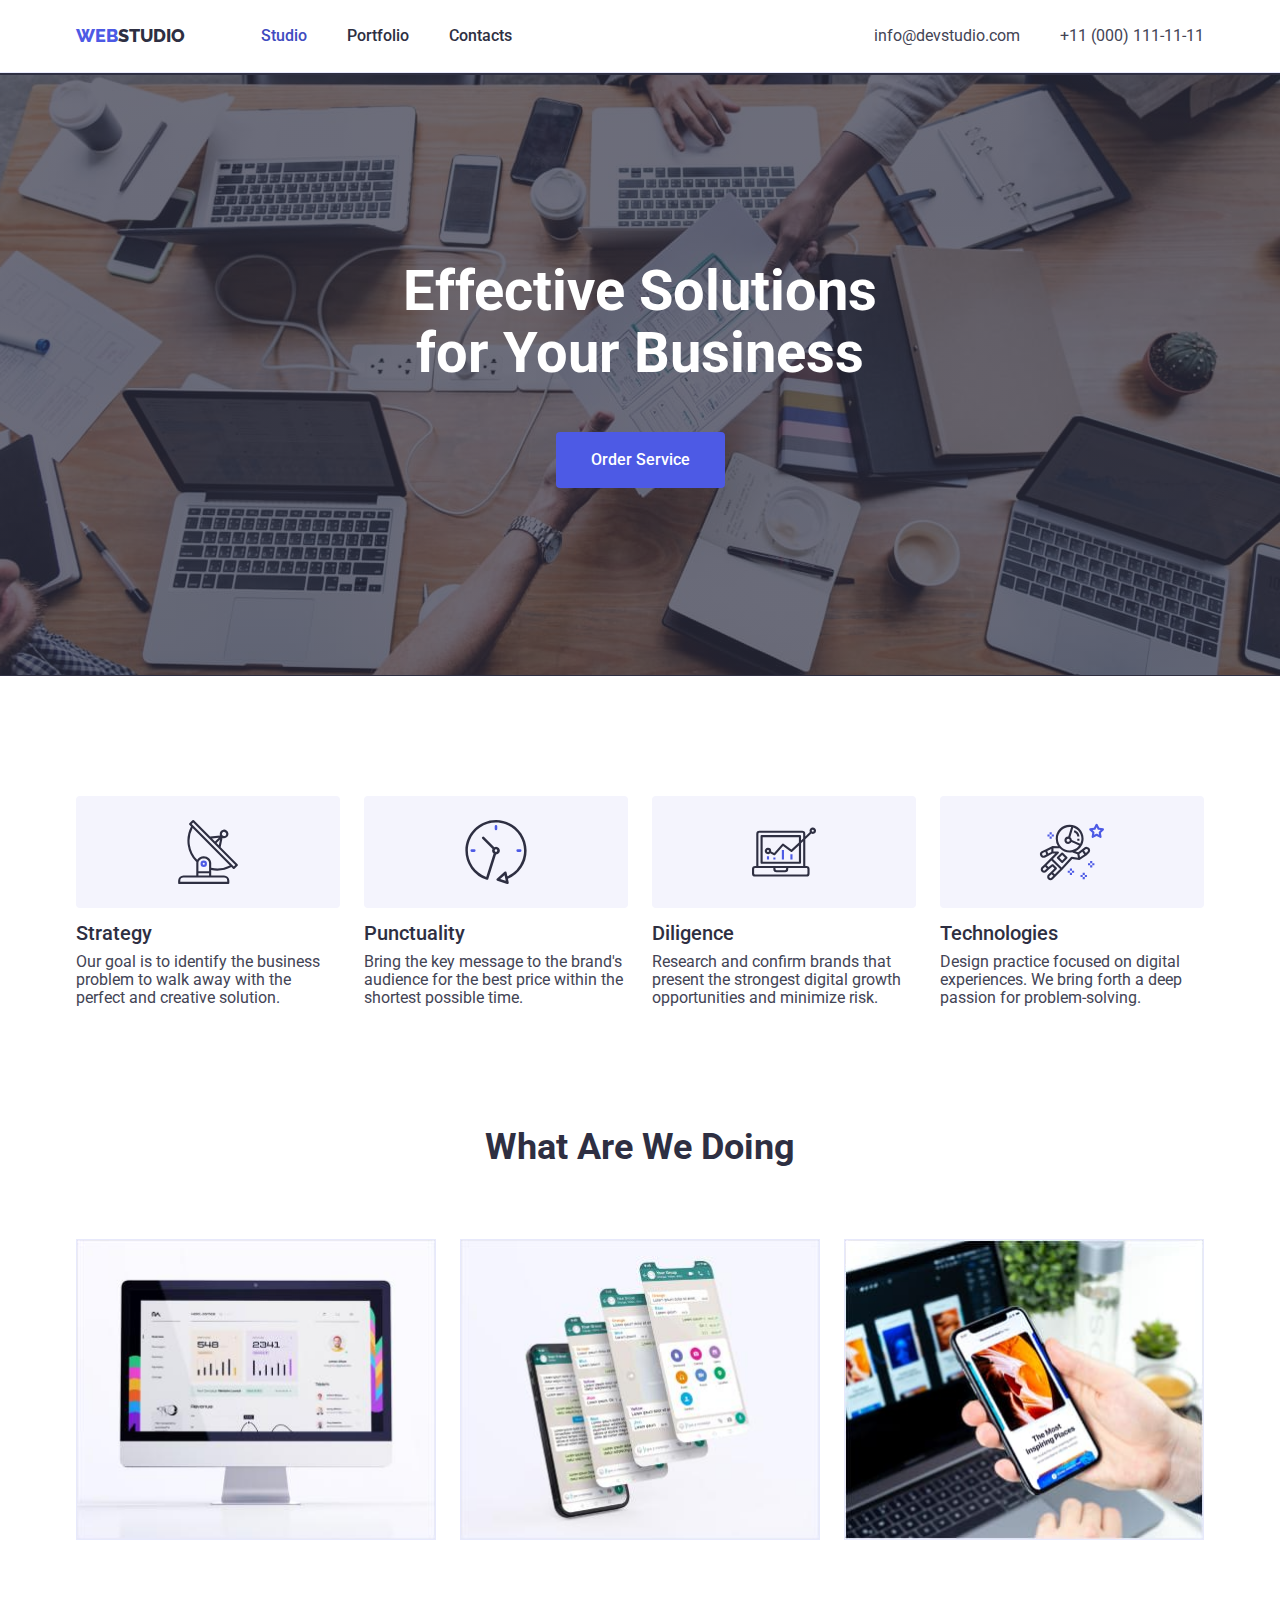
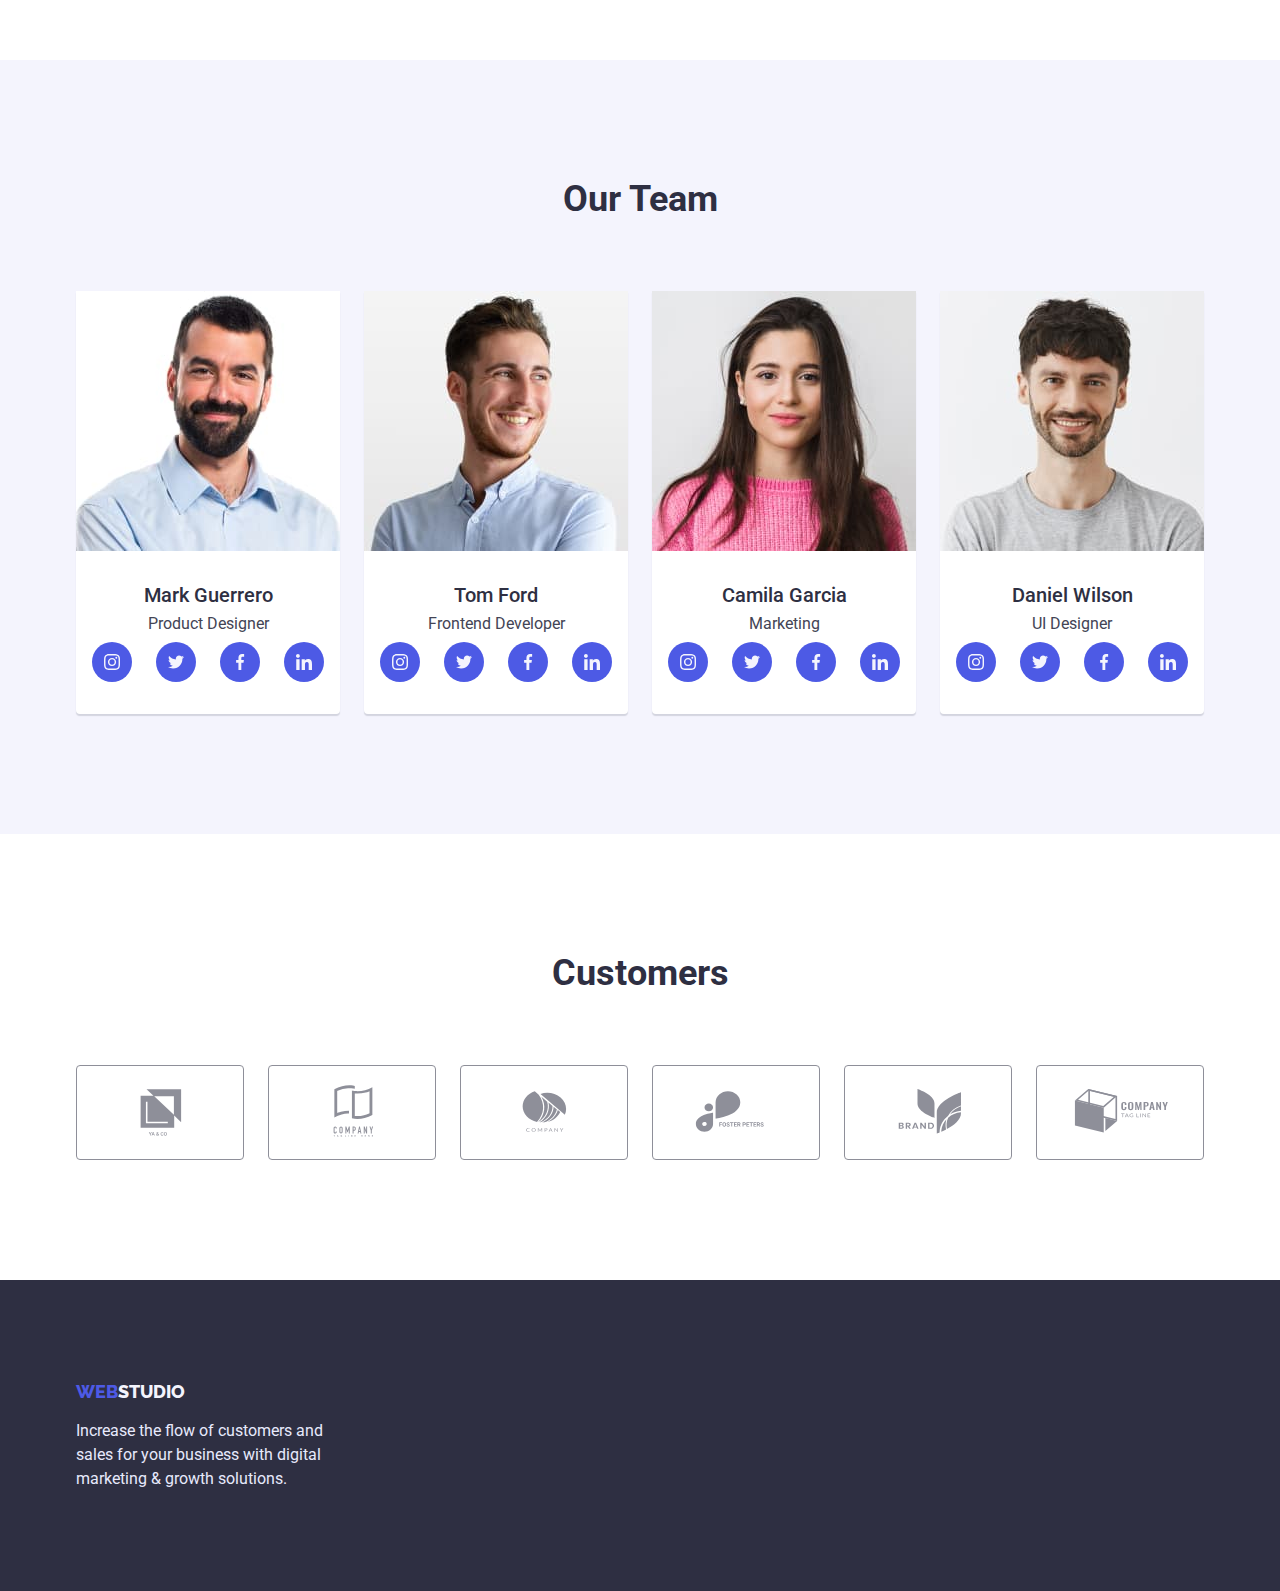
==== index.html @ fa6b1681 "dev" ====
<!DOCTYPE html>
<html lang="en">
  <head>
    <meta charset="UTF-8" />
    <meta http-equiv="X-UA-Compatible" content="IE=edge" />
    <meta name="Студия" content="Web developoment" />
    <title>Web studio</title>
    <link rel="preconnect" href="https://fonts.googleapis.com" />
    <link rel="preconnect" href="https://fonts.gstatic.com" crossorigin />
    <link
      rel="stylesheet"
      href="https://cdnjs.cloudflare.com/ajax/libs/modern-normalize/1.0.0/modern-normalize.min.css"
    />
    <link
      rel="stylesheet"
      href="https://fonts.googleapis.com/css2?family=Raleway:wght@800&family=Roboto:wght@400;500;700;900&display=swap"
    />
    <link rel="stylesheet" href="./css/styles.css" />
  </head>

  <body class="body">
    <header class="header">
      <div class="container header-container">
        <nav class="header-nav">
          <a class="logo-link logo-link-dark" href="./index.html" class="link">
            <span class="logo">Web</span>Studio</a
          >
          <ul class="list list-header">
            <li>
              <a class="header-link active-link" href="./index.html">Studio</a>
            </li>
            <li>
              <a class="header-link" href="./portfolio.html">Portfolio</a>
            </li>
            <li>
              <a class="header-link" href="#">Contacts</a>
            </li>
          </ul>
        </nav>
        <address>
          <ul class="list list-header">
            <li>
              <a class="header-address" href="mailto:info@devstudio.com"
                >info@devstudio.com</a
              >
            </li>
            <li>
              <a class="header-address" href="tel:+110001111111"
                >+11 (000) 111-11-11</a
              >
            </li>
          </ul>
        </address>
      </div>
    </header>

    <main>
      <section class="hero">
        <h1 class="hero-title">Effective Solutions for Your Business</h1>
        <button class="button" type="button">Order Service</button>
      </section>

      <section class="section">
        <div class="container">
          <h2 class="hidden">Advantages</h2>
          <ul class="list">
            <li class="list-advantage-item">
              <svg class="advantage-icon">
                <use href="./images/icons.svg#antenna"></use>
              </svg>
              <h3 class="subtitle">Strategy</h3>
              <p>
                Our goal is to identify the business problem to walk away with
                the perfect and creative solution.
              </p>
            </li>
            <li class="list-advantage-item">
              <svg class="advantage-icon">
                <use href="./images/icons.svg#clock"></use>
              </svg>
              <h3 class="subtitle">Punctuality</h3>
              <p>
                Bring the key message to the brand's audience for the best price
                within the shortest possible time.
              </p>
            </li>
            <li class="list-advantage-item">
              <svg class="advantage-icon">
                <use href="./images/icons.svg#diagram"></use>
              </svg>
              <h3 class="subtitle">Diligence</h3>
              <p>
                Research and confirm brands that present the strongest digital
                growth opportunities and minimize risk.
              </p>
            </li>
            <li class="list-advantage-item">
              <svg class="advantage-icon">
                <use href="./images/icons.svg#astronaut"></use>
              </svg>
              <h3 class="subtitle">Technologies</h3>
              <p>
                Design practice focused on digital experiences. We bring forth a
                deep passion for problem-solving.
              </p>
            </li>
          </ul>
        </div>
      </section>

      <section class="section activities">
        <div class="container">
          <h2 class="title">What are we doing</h2>
          <ul class="list">
            <li class="list-item-activity">
              <img
                class="image-with-bachground"
                src="./images/img1.jpg"
                alt="Графики и диаграммы на компьютерном мониторе"
                width="360"
              />
            </li>
            <li class="list-item-activity">
              <img
                class="image-with-bachground"
                src="./images/img2.jpg"
                alt="Стопка приложений парит над смартфоном"
                width="360"
              />
            </li>
            <li class="list-item-activity">
              <img
                class="image-with-bachground"
                src="./images/img3.jpg"
                alt="Рука держит смартфон на фоне открытго ноутбука"
                width="360"
              />
            </li>
          </ul>
        </div>
      </section>

      <section class="section team">
        <div class="container">
          <h2 class="title">Our Team</h2>
          <ul class="list worker-list">
            <li class="list-item-team">
              <img
                class="img"
                src="./images/teamcard1.jpg"
                alt="Портрет сотрудника Mark Guerrero"
                width="264"
              />
              <div class="worker-descript">
                <h3 class="subtitle">Mark Guerrero</h3>
                <p>Product Designer</p>
                <ul class="list ident-list">
                  <li class="list-item-social">
                    <a class="social-link" href="#">
                      <svg class="social-icon">
                        <use href="/images/icons.svg#instagram"></use>
                      </svg>
                    </a>
                  </li>
                  <li class="list-item-social">
                    <a class="social-link" href="#">
                      <svg class="social-icon">
                        <use href="/images/icons.svg#twitter"></use>
                      </svg>
                    </a>
                  </li>
                  <li class="list-item-social">
                    <a class="social-link" href="#">
                      <svg class="social-icon">
                        <use href="/images/icons.svg#facebook"></use>
                      </svg>
                    </a>
                  </li>
                  <li class="list-item-social">
                    <a class="social-link" href="#">
                      <svg class="social-icon">
                        <use href="/images/icons.svg#linkedin"></use>
                      </svg>
                    </a>
                  </li>
                </ul>
              </div>
            </li>
            <li class="list-item-team">
              <img
                class="img"
                src="./images/teamcard2.jpg"
                alt="Портрет сотрудника Tom Ford"
                width="264"
              />
              <div class="worker-descript">
                <h3 class="subtitle">Tom Ford</h3>
                <p>Frontend Developer</p>
                <ul class="list ident-list">
                  <li class="list-item-social">
                    <a class="social-link" href="#">
                      <svg class="social-icon">
                        <use href="/images/icons.svg#instagram"></use>
                      </svg>
                    </a>
                  </li>
                  <li class="list-item-social">
                    <a class="social-link" href="#">
                      <svg class="social-icon">
                        <use href="/images/icons.svg#twitter"></use>
                      </svg>
                    </a>
                  </li>
                  <li class="list-item-social">
                    <a class="social-link" href="#">
                      <svg class="social-icon">
                        <use href="/images/icons.svg#facebook"></use>
                      </svg>
                    </a>
                  </li>
                  <li class="list-item-social">
                    <a class="social-link" href="#">
                      <svg class="social-icon">
                        <use href="/images/icons.svg#linkedin"></use>
                      </svg>
                    </a>
                  </li>
                </ul>
              </div>
            </li>
            <li class="list-item-team">
              <img
                class="img"
                src="./images/teamcard3.jpg"
                alt="Портрет сотрудницы Camila Garcia"
                width="264"
              />
              <div class="worker-descript">
                <h3 class="subtitle">Camila Garcia</h3>
                <p>Marketing</p>
                <ul class="list ident-list">
                  <li class="list-item-social">
                    <a class="social-link" href="#">
                      <svg class="social-icon">
                        <use href="/images/icons.svg#instagram"></use>
                      </svg>
                    </a>
                  </li>
                  <li class="list-item-social">
                    <a class="social-link" href="#">
                      <svg class="social-icon">
                        <use href="/images/icons.svg#twitter"></use>
                      </svg>
                    </a>
                  </li>
                  <li class="list-item-social">
                    <a class="social-link" href="#">
                      <svg class="social-icon">
                        <use href="/images/icons.svg#facebook"></use>
                      </svg>
                    </a>
                  </li>
                  <li class="list-item-social">
                    <a class="social-link" href="#">
                      <svg class="social-icon">
                        <use href="/images/icons.svg#linkedin"></use>
                      </svg>
                    </a>
                  </li>
                </ul>
              </div>
            </li>
            <li class="list-item-team">
              <img
                class="img"
                src="./images/teamcard4.jpg"
                alt="Портрет сотрудника Daniel Wilson"
                width="264"
              />
              <div class="worker-descript">
                <h3 class="subtitle">Daniel Wilson</h3>
                <p>UI Designer</p>
                <ul class="list ident-list">
                  <li class="list-item-social">
                    <a class="social-link" href="#">
                      <svg class="social-icon">
                        <use href="/images/icons.svg#instagram"></use>
                      </svg>
                    </a>
                  </li>
                  <li class="list-item-social">
                    <a class="social-link" href="#">
                      <svg class="social-icon">
                        <use href="/images/icons.svg#twitter"></use>
                      </svg>
                    </a>
                  </li>
                  <li class="list-item-social">
                    <a class="social-link" href="#">
                      <svg class="social-icon">
                        <use href="/images/icons.svg#facebook"></use>
                      </svg>
                    </a>
                  </li>
                  <li class="list-item-social">
                    <a class="social-link" href="#">
                      <svg class="social-icon">
                        <use href="/images/icons.svg#linkedin"></use>
                      </svg>
                    </a>
                  </li>
                </ul>
              </div>
            </li>
          </ul>
        </div>
      </section>

      <section class="section customers">
        <div class="container">
          <h2 class="title">Customers</h2>
          <ul class="list customer-list">
            <li class="list-item-cusromers">
              <a href="#" class="customer-link">
                <svg class="customer-icon">
                  <use href="/images/icons.svg#logo1"></use>
                </svg>
              </a>
            </li>
            <li class="list-item-cusromers">
              <a href="#" class="customer-link">
                <svg class="customer-icon">
                  <use href="/images/icons.svg#logo2"></use>
                </svg>
              </a>
            </li>
            <li class="list-item-cusromers">
              <a href="#" class="customer-link">
                <svg class="customer-icon">
                  <use href="/images/icons.svg#logo3"></use>
                </svg>
              </a>
            </li>
            <li class="list-item-cusromers">
              <a href="#" class="customer-link">
                <svg class="customer-icon">
                  <use href="/images/icons.svg#logo4"></use>
                </svg>
              </a>
            </li>
            <li class="list-item-cusromers">
              <a href="#" class="customer-link">
                <svg class="customer-icon">
                  <use href="/images/icons.svg#logo5"></use>
                </svg>
              </a>
            </li>
            <li class="list-item-cusromers">
              <a href="#" class="customer-link">
                <svg class="customer-icon">
                  <use href="/images/icons.svg#logo6"></use>
                </svg>
              </a>
            </li>
          </ul>
        </div>
      </section>
    </main>

    <footer class="footer">
      <div class="container">
        <a class="logo-link logo-link-light" href="./index.html" class="link">
          <span class="logo">Web</span>Studio</a
        >
        <p class="footer-text">
          Increase the flow of customers and sales for your business with
          digital marketing & growth solutions.
        </p>
      </div>
    </footer>
  </body>
</html>
---- css/styles.css ----
:root {
    --color-dark: #2E2F42;          /* NAVY BLUE */
    --color-text: #434455;          /* SLATE*/
    --color-primary-brand: #4D5AE5; /* IRIS */
    --pressed-state: #404BBF;       /* OCEAN */
    --color-accent: #E7E9FC;        /* CORNFLOWER */ 
    --color-light: #F4F4FD;         /* CLOUD */
    --color-inverted: #FFFFFF;  
    --color-border-light: #8E8F99;  /* LIGHT SLATE */
}
* 
*::before
*::after{
    margin: 0;
    padding: 0;
    box-sizing: border-box;
}

p,
h1,
h2,
h3,
h4 {
    margin-top: 0px;
    margin-bottom: 0px;
}

body {
    font-family: 'Roboto', sans-serif;
    font-size: 16px;
    color: var(--color-text);
    background-color: var(--color-inverted);
}

ul {
    margin: 0;
    padding: 0;
}

.container{
    width: 100%;
    max-width: 1158px;
    margin: 0 auto;
    padding: 0 15px;
}

.img {
    display: block;
    max-width: 100%;
}

/* ===================================== HEADER */

.header{
    border-bottom-width: 1px;
    border-bottom-style: solid;
    border-bottom-color: var(--color-accent);
}

.header-container{
    display: flex;
    align-items: center;
    gap: 40px;
}

.header-nav {
    display: flex;
    align-items: center;
    flex-grow: 1;
    gap: 76px;
}

.logo {
    color: var(--color-primary-brand);
}

.logo-link {
    font-family: "Raleway";
    font-size: 18px;
    font-weight: 800;
    line-height: 1.3;
    text-transform:uppercase;
    text-decoration: none;  
}

.logo-link-dark {
    color: var(--color-dark);
}

.logo-link-light {
    color: var(--color-light);
}

.list {
    display: flex;
    list-style-type: none;
    gap: 24px;
}

.list-header {
    gap: 40px;
}

.header-link {
    display: block;
    padding-top: 24px;
    padding-bottom: 24px;

    color: var(--color-dark);
    font-weight: 500;
    line-height: 1.5;
    text-decoration: none;
}

.header-link:hover, 
.header-link:focus {
    color: var(--pressed-state);
}

.active-link {
    color: var(--pressed-state);
}

.header-address {
    display: block;
    padding-top: 24px;
    padding-bottom: 24px;
        
    color: var(--color-text);
    line-height: 1.5;
    font-style: normal;
    text-decoration: none;
}

.header-address:hover,
.header-address:focus {
    color: var(--pressed-state);
}

/* ===================================== HERO */
.section {
    display: block;
    padding-top: 120px;
}

.overlay{
    background-image: url("/images/people-office.jpg");
    /*margin-left: auto;
    margin-top: auto;*/
    /*max-width: 1140;
    height: 600;*/
    /*background-repeat: no-repeat;*/
    background-size: cover;
    background-position: center;
}

.hero {
    text-align: center;
    padding: 188px 0px;
    background-color: var(--color-dark);

    background-image: linear-gradient(rgb(46,47,66, 0.7) , rgb(46, 47, 66, 0.7)),
    url("/images/people-office.jpg");
    background-size: 1440px auto; 
    background-position: center;
    background-repeat: no-repeat;
}

.hero-title {
    font-size: 56px;
    font-weight: 700;
    line-height: 1.1;
    color: var(--color-inverted);
    max-width: 496px;
    margin: auto;
    margin-bottom: 48px;
    text-align: center;
}

.button {
    width: 169px;
    padding: 16px 32px;
    font-family: inherit;
    font-weight: 500;
    line-height: 1.5;
    color: var(--color-inverted);
    background: var(--color-primary-brand);
    border : var(--color-primary-brand);
    border-radius: 4px;
    cursor: pointer;
}

.button:hover,
.button:focus {
    background: var(--pressed-state)
}

.button-filter {
    font-family: inherit;
    font-weight: 500;
    line-height: 1.5;
    color: var(--color-primary-brand);
    background: var(--color-accent);
    border: 1px;
    border-radius: 4px;
    cursor: pointer;
    padding: 12px 24px;
}

.button-default {
    color: var(--color-inverted);
    background: var(--pressed-state);
}

.button-filter:hover,
.button-filter:focus {
    color: var(--color-inverted);
    background: var(--pressed-state);
}

/* ===================================== ADVANTAGE */

.hidden {
    position: absolute;
    white-space: nowrap;
    width: 1px;
    height: 1px;
    overflow: hidden;
    border: 0;
    padding: 0;
    clip: rect(0 0 0 0);
    clip-path: inset(50%);
    margin: -1px;
}

.list-advantage-item {
    width: calc((100% - 72px) / 4);
}

.advantage-icon{
    width: auto;
    height: 112px;
    max-width: 100%;
    background-color: var(--color-light);
    padding-top: 24px;
    padding-bottom: 24px;
    border-radius: 4px;
    margin-bottom: 8px;
}


/* ===================================== WHAT ARE WE DOING */
.activities{
    padding-bottom: 120px;
}

.list-item-activity{
    width: calc((100% - 48px) / 3);
}

/* ===================================== OUR TEAM */

.team {
    padding-bottom: 120px;
    background-color: var(--color-light);
}

.worker-list {
    display: flex;
    /*flex-wrap: wrap;*/
    gap: 24px;
}

 .list-item-team{
    width: calc((100% - 72px) / 4);
    background-color: var(--color-inverted);
    box-shadow: 0px 2px 1px 0px rgba(46, 47, 66, 0.16);
    border-radius: 0 0 4px 4px;
 }

.worker-descript {
    text-align: center;
    padding: 32px 16px;
}

.image-with-bachground{
    display: block;
    max-width: 100%;
    background: var(--color-accent);
    border: 1px solid var(--color-accent);

}

.title {
    font-weight: 700;
    font-size: 36px;
    line-height: 1.1;
    color: var(--color-dark);
    text-transform: capitalize;
    text-align: center;
    margin-bottom: 72px;
}

.subtitle {
    font-weight: 500;
    font-size: 20px;
    line-height: 1.2;
    color: var(--color-dark);
    margin-bottom: 8px;
}

.link-none-decor{
    text-decoration: none;
    width: calc((100% - 48px) / 3);
    border: 1px solid var(--color-accent);
}

.ident-list {
    margin-top: 8px;
    gap: inherit;
    justify-content: space-between;
}

.social-link {
    display: block;
    height: 40px;
    width: 40px;
    background-color: var(--color-primary-brand);
    border-radius: 50%;
}

.social-icon {
    width: 16px;
    height: 16px;
    justify-content: center;
    margin-top: 12px;
}

/* ===================================== CUSTOMERS */

.customers {
    padding-bottom: 120px;
}

.customer-list
{
    display: flex;
}

.list-item-cusromers{
    padding: 16px 32px;
    border: 1px solid var(--color-border-light);
    border-radius: 4px;
}

.list-item-cusromers:hover,
.list-item-cusromers:focus {
    border: 1px solid var(--pressed-state);
    color: var(--pressed-state);
    fill: var(--pressed-state);
}

.customer-icon {
    width: 100%;
    height: 56px;
}

/* ===================================== PORTFOLIO */
.portfolio{
    padding-top: 96px;
    padding-bottom: 120px;
}

.subtitle-portfolio {
    font-weight: 500;
    font-size: 20px;
    line-height: 1.2;
    color: var(--color-dark);
    margin-bottom: 8px;
}

.text-portfolio {
    line-height: 1.5;
    color: var(--color-text);
}

.button-list {
    justify-content: center;
    margin-bottom: 72px;  
}

.list-portfolio {
    display: flex;
    flex-wrap: wrap;
    row-gap: 48px;
    column-gap: 24px;
}

.portfolio-descript{
    padding: 32px 16px;
}

.link-none-outline {
    display: block;
    text-decoration: none;
}

/* ===================================== FOOTER*/

.footer {
    background-color: var(--color-dark);
    padding: 100px 0;
}

.footer-text {
    line-height: 1.5;
    color: var(--color-accent);
    max-width: 254px;
    margin-top: 16px;
}
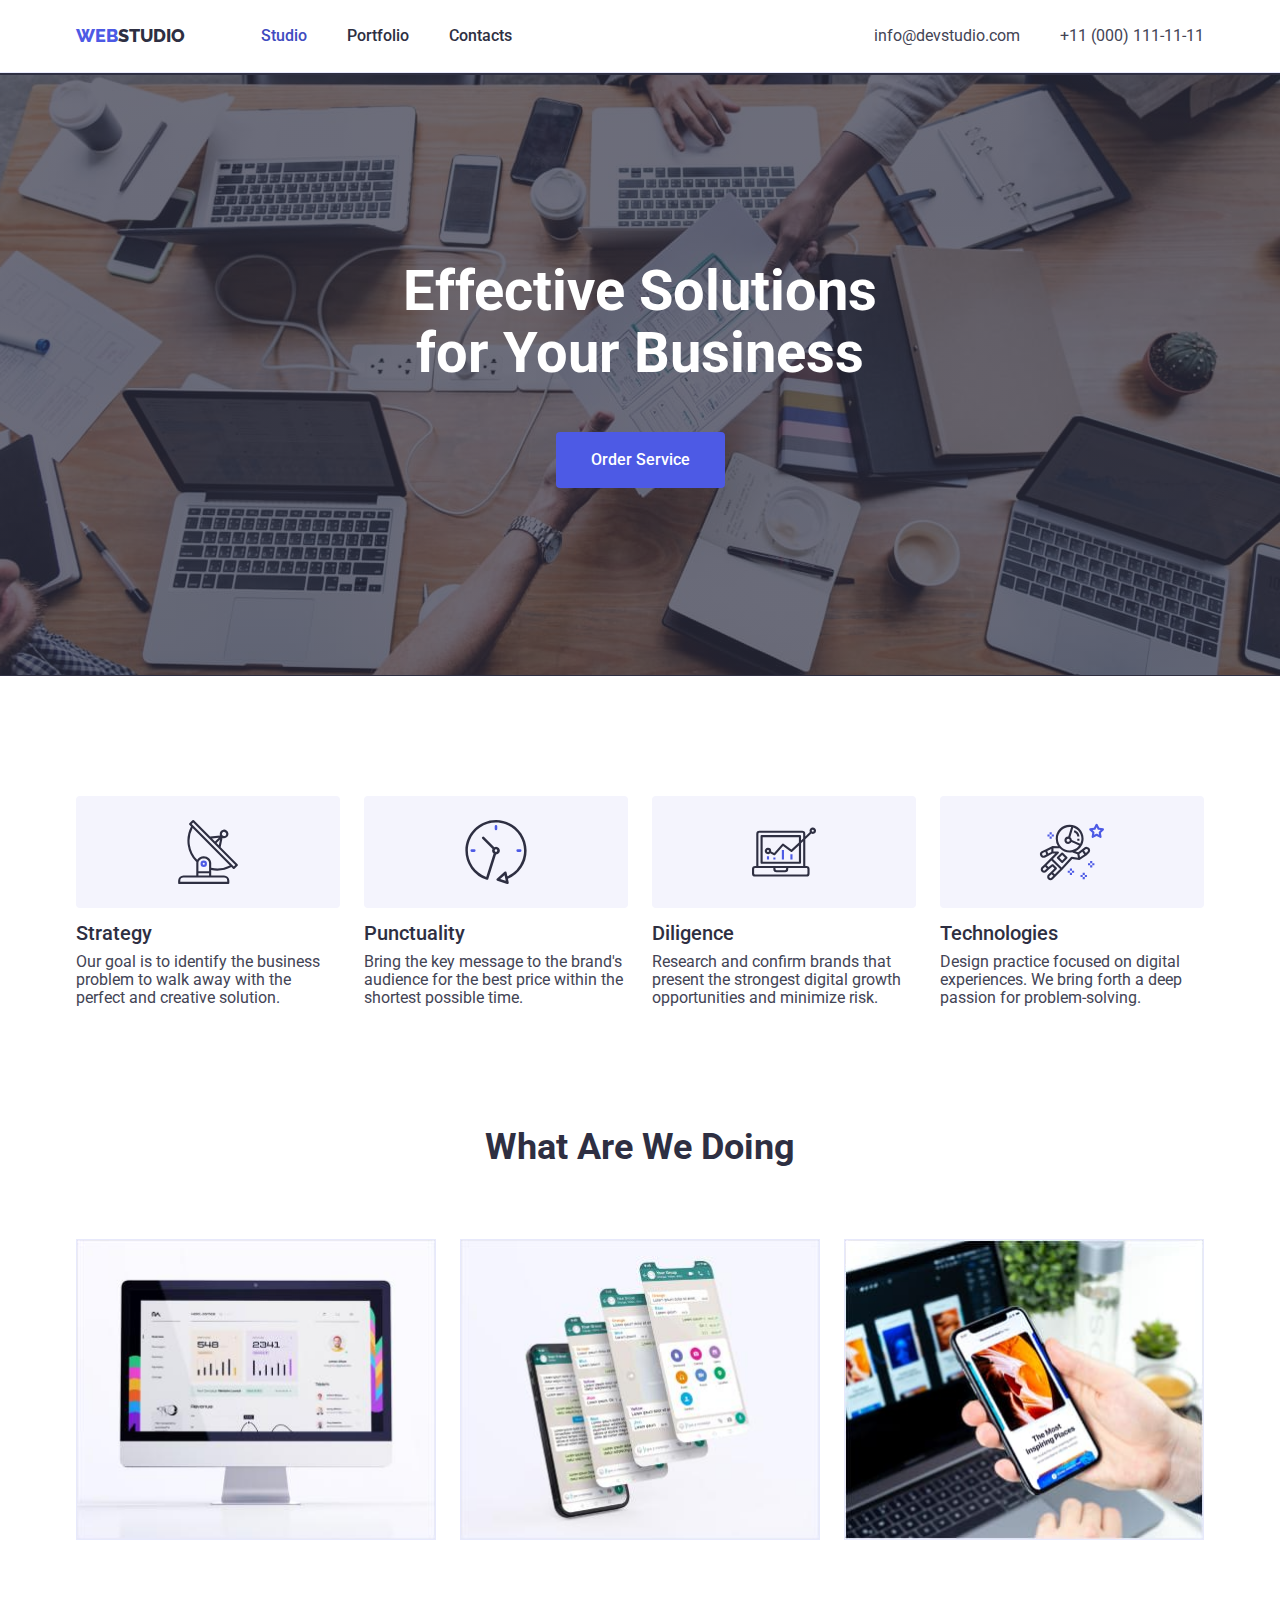
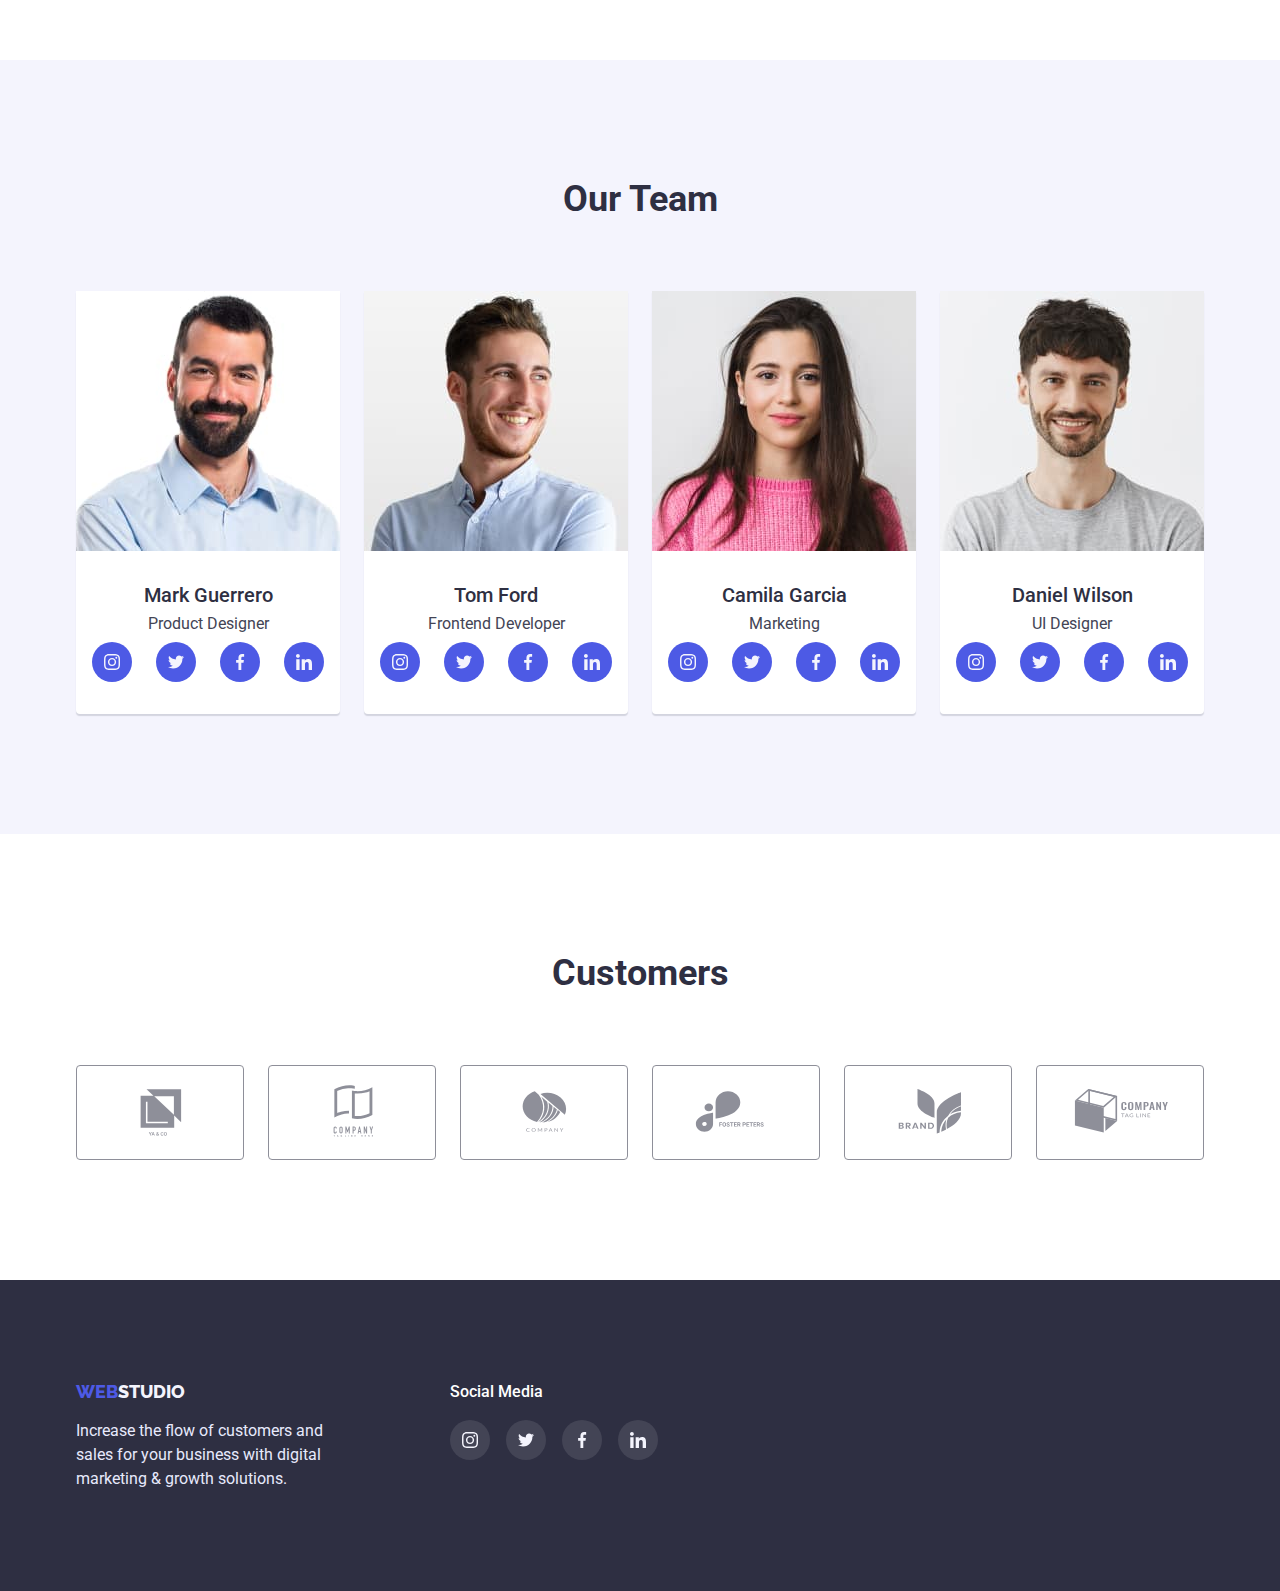
==== commit 49176532: "dev" ====
--- a/index.html
+++ b/index.html
@@ -368,14 +368,50 @@
     </main>
 
     <footer class="footer">
-      <div class="container">
-        <a class="logo-link logo-link-light" href="./index.html" class="link">
-          <span class="logo">Web</span>Studio</a
-        >
-        <p class="footer-text">
-          Increase the flow of customers and sales for your business with
-          digital marketing & growth solutions.
-        </p>
+      <div class="container footer-container">
+        <div class="footer-logo">
+          <a class="logo-link logo-link-light" href="./index.html" class="link">
+            <span class="logo">Web</span>Studio</a
+          >
+          <p class="footer-text">
+            Increase the flow of customers and sales for your business with
+            digital marketing & growth solutions.
+          </p>
+        </div>
+
+        <div>
+          <p class="footer-title">Social Media</p>
+          <ul class="list media-list">
+            <li>
+              <a class="social-link social-link-dark" href="#">
+                <svg class="social-icon">
+                  <use href="/images/icons.svg#instagram"></use>
+                </svg>
+              </a>
+            </li>
+            <li>
+              <a class="social-link social-link-dark" href="#">
+                <svg class="social-icon">
+                  <use href="/images/icons.svg#twitter"></use>
+                </svg>
+              </a>
+            </li>
+            <li>
+              <a class="social-link social-link-dark" href="#">
+                <svg class="social-icon">
+                  <use href="/images/icons.svg#facebook"></use>
+                </svg>
+              </a>
+            </li>
+            <li>
+              <a class="social-link social-link-dark" href="#">
+                <svg class="social-icon">
+                  <use href="/images/icons.svg#linkedin"></use>
+                </svg>
+              </a>
+            </li>
+          </ul>
+        </div>
       </div>
     </footer>
   </body>
--- a/css/styles.css
+++ b/css/styles.css
@@ -7,6 +7,8 @@
     --color-light: #F4F4FD;         /* CLOUD */
     --color-inverted: #FFFFFF;  
     --color-border-light: #8E8F99;  /* LIGHT SLATE */
+    --color-success: #31D0AA;        /* GREEN */
+    --color-dark-button: rgba(255, 255, 255, 0.1);
 }
 * 
 *::before
@@ -322,7 +324,10 @@
 }
 
 .social-link {
-    display: block;
+    display: flex;
+    flex-direction: row;
+    justify-content: center;
+    align-items: center;
     height: 40px;
     width: 40px;
     background-color: var(--color-primary-brand);
@@ -332,8 +337,6 @@
 .social-icon {
     width: 16px;
     height: 16px;
-    justify-content: center;
-    margin-top: 12px;
 }
 
 /* ===================================== CUSTOMERS */
@@ -412,9 +415,33 @@
     padding: 100px 0;
 }
 
+.footer-container {
+    display: flex;
+    gap: 120px;
+}
+
 .footer-text {
     line-height: 1.5;
     color: var(--color-accent);
     max-width: 254px;
     margin-top: 16px;
+}
+
+.footer-title{
+    line-height: 1.5;
+    color: var(--color-inverted);
+    font-weight: 500;
+    margin-bottom: 16px;
+}
+
+.media-list{
+    gap: 16px;
+}
+
+.social-link-dark{
+    background-color: var(--color-dark-button);}
+
+.social-link-dark:hover,
+.social-link-dark:focus{
+    background-color: var(--color-success);
 }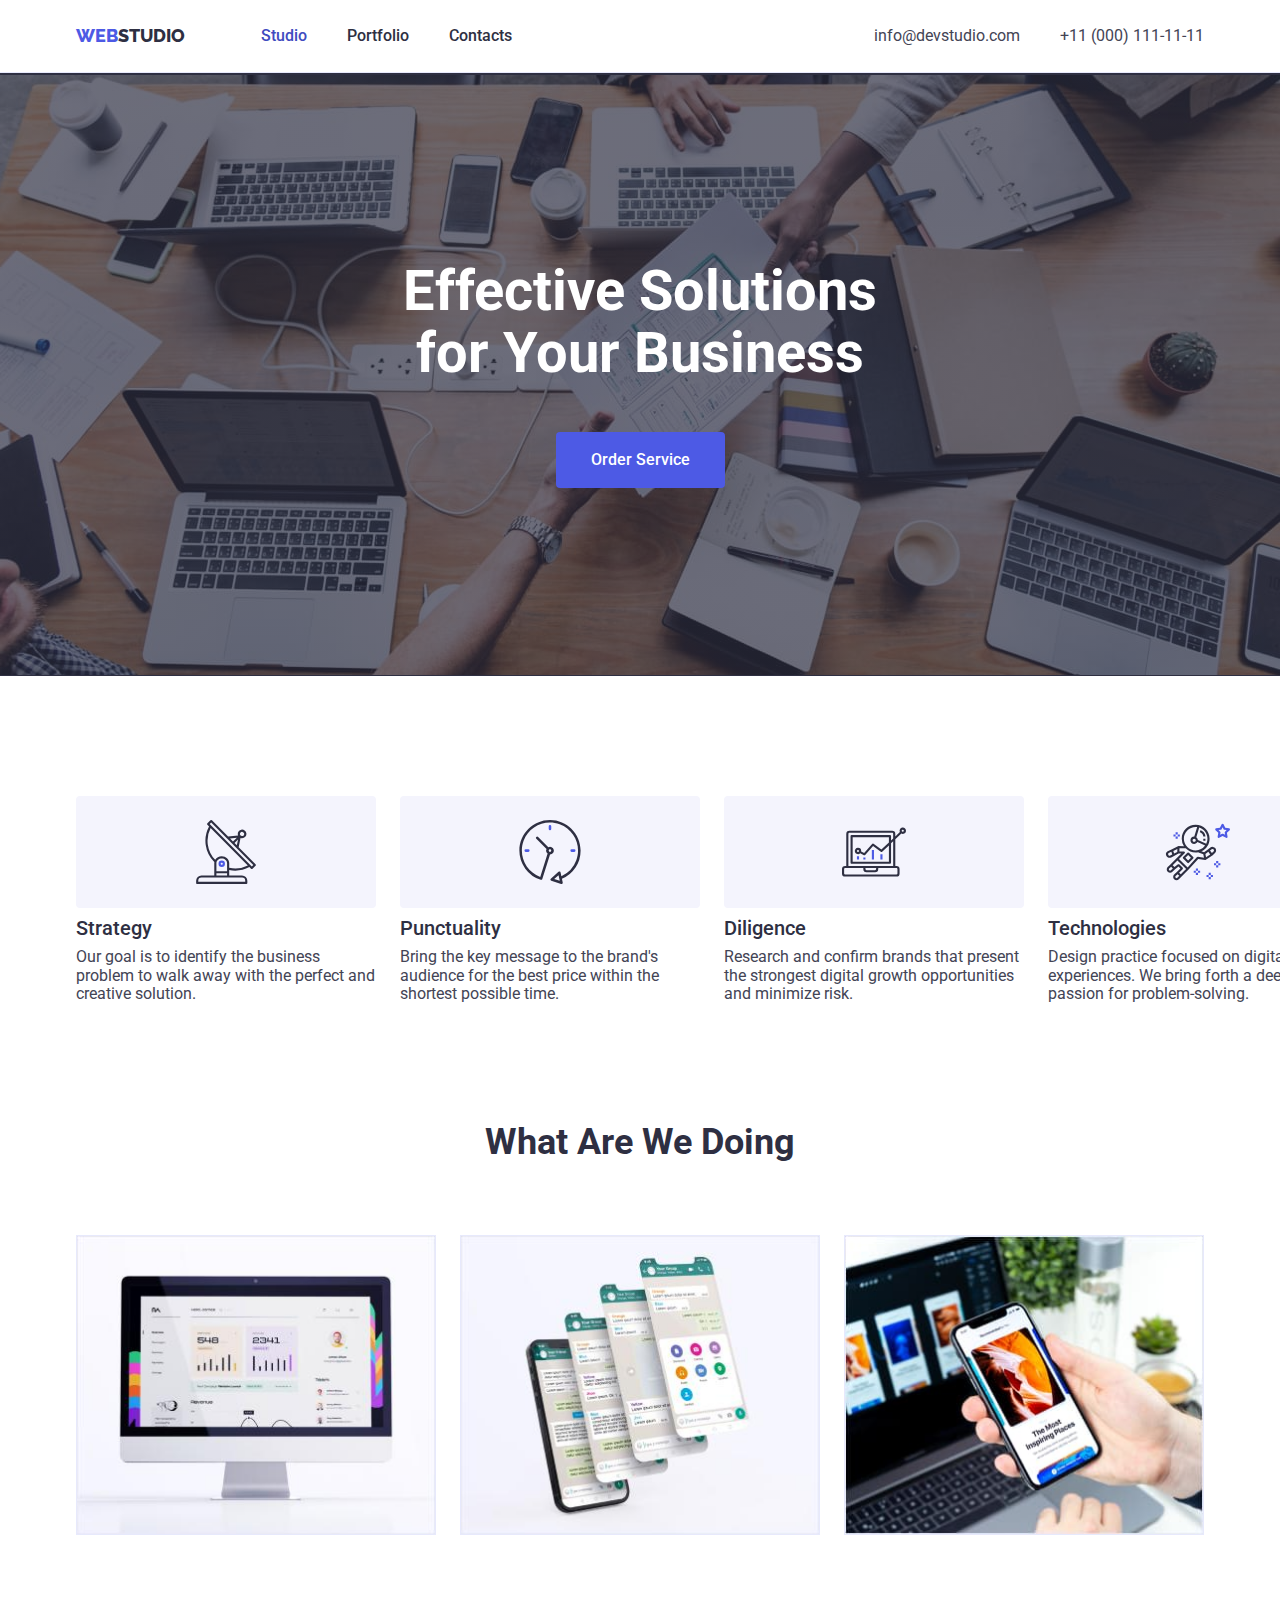
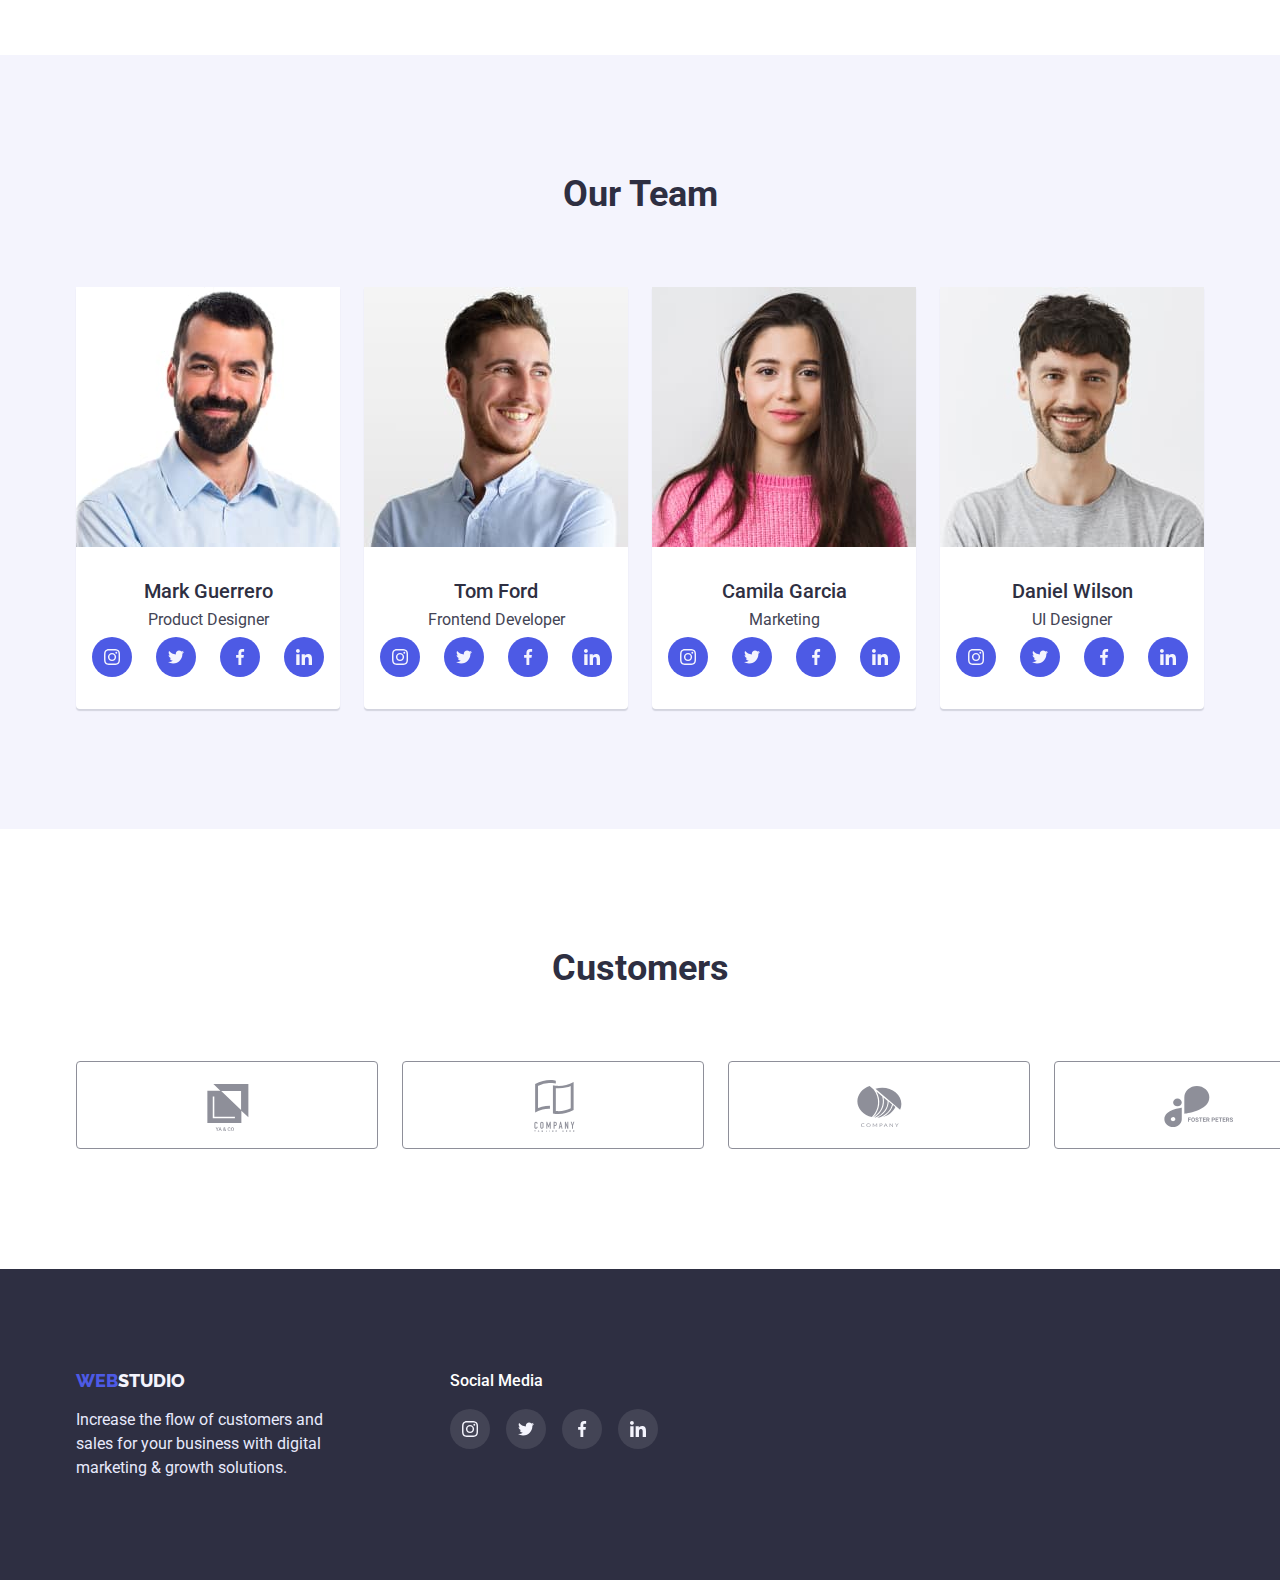
==== commit be6a6ff6: "tst" ====
--- a/index.html
+++ b/index.html
@@ -64,40 +64,48 @@
         <div class="container">
           <h2 class="hidden">Advantages</h2>
           <ul class="list">
-            <li class="list-advantage-item">
-              <svg class="advantage-icon">
-                <use href="./images/icons.svg#antenna"></use>
-              </svg>
+            <li>
+              <div class="list-advantage-item">
+                <svg class="advantage-icon">
+                  <use href="./images/icons.svg#antenna"></use>
+                </svg>
+              </div>
               <h3 class="subtitle">Strategy</h3>
               <p>
                 Our goal is to identify the business problem to walk away with
                 the perfect and creative solution.
               </p>
             </li>
-            <li class="list-advantage-item">
-              <svg class="advantage-icon">
-                <use href="./images/icons.svg#clock"></use>
-              </svg>
+            <li>
+              <div class="list-advantage-item">
+                <svg class="advantage-icon">
+                  <use href="./images/icons.svg#clock"></use>
+                </svg>
+              </div>
               <h3 class="subtitle">Punctuality</h3>
               <p>
                 Bring the key message to the brand's audience for the best price
                 within the shortest possible time.
               </p>
             </li>
-            <li class="list-advantage-item">
-              <svg class="advantage-icon">
-                <use href="./images/icons.svg#diagram"></use>
-              </svg>
+            <li>
+              <div class="list-advantage-item">
+                <svg class="advantage-icon">
+                  <use href="./images/icons.svg#diagram"></use>
+                </svg>
+              </div>
               <h3 class="subtitle">Diligence</h3>
               <p>
                 Research and confirm brands that present the strongest digital
                 growth opportunities and minimize risk.
               </p>
             </li>
-            <li class="list-advantage-item">
-              <svg class="advantage-icon">
-                <use href="./images/icons.svg#astronaut"></use>
-              </svg>
+            <li>
+              <div class="list-advantage-item">
+                <svg class="advantage-icon">
+                  <use href="./images/icons.svg#astronaut"></use>
+                </svg>
+              </div>
               <h3 class="subtitle">Technologies</h3>
               <p>
                 Design practice focused on digital experiences. We bring forth a
@@ -155,28 +163,28 @@
                 <h3 class="subtitle">Mark Guerrero</h3>
                 <p>Product Designer</p>
                 <ul class="list ident-list">
-                  <li class="list-item-social">
+                  <li>
                     <a class="social-link" href="#">
                       <svg class="social-icon">
                         <use href="/images/icons.svg#instagram"></use>
                       </svg>
                     </a>
                   </li>
-                  <li class="list-item-social">
+                  <li>
                     <a class="social-link" href="#">
                       <svg class="social-icon">
                         <use href="/images/icons.svg#twitter"></use>
                       </svg>
                     </a>
                   </li>
-                  <li class="list-item-social">
+                  <li>
                     <a class="social-link" href="#">
                       <svg class="social-icon">
                         <use href="/images/icons.svg#facebook"></use>
                       </svg>
                     </a>
                   </li>
-                  <li class="list-item-social">
+                  <li>
                     <a class="social-link" href="#">
                       <svg class="social-icon">
                         <use href="/images/icons.svg#linkedin"></use>
@@ -319,43 +327,43 @@
       <section class="section customers">
         <div class="container">
           <h2 class="title">Customers</h2>
-          <ul class="list customer-list">
-            <li class="list-item-cusromers">
+          <ul class="list">
+            <li class="list-item-customers">
               <a href="#" class="customer-link">
                 <svg class="customer-icon">
                   <use href="/images/icons.svg#logo1"></use>
                 </svg>
               </a>
             </li>
-            <li class="list-item-cusromers">
+            <li class="list-item-customers">
               <a href="#" class="customer-link">
                 <svg class="customer-icon">
                   <use href="/images/icons.svg#logo2"></use>
                 </svg>
               </a>
             </li>
-            <li class="list-item-cusromers">
+            <li class="list-item-customers">
               <a href="#" class="customer-link">
                 <svg class="customer-icon">
                   <use href="/images/icons.svg#logo3"></use>
                 </svg>
               </a>
             </li>
-            <li class="list-item-cusromers">
+            <li class="list-item-customers">
               <a href="#" class="customer-link">
                 <svg class="customer-icon">
                   <use href="/images/icons.svg#logo4"></use>
                 </svg>
               </a>
             </li>
-            <li class="list-item-cusromers">
+            <li class="list-item-customers">
               <a href="#" class="customer-link">
                 <svg class="customer-icon">
                   <use href="/images/icons.svg#logo5"></use>
                 </svg>
               </a>
             </li>
-            <li class="list-item-cusromers">
+            <li class="list-item-customers">
               <a href="#" class="customer-link">
                 <svg class="customer-icon">
                   <use href="/images/icons.svg#logo6"></use>
--- a/css/styles.css
+++ b/css/styles.css
@@ -59,6 +59,12 @@
     border-bottom-color: var(--color-accent);
 }
 
+.header-underline{
+    box-shadow: 0px 1px 6px 0px #2E2F4214;
+    box-shadow: 0px 1px 1px 0px #2E2F4229;
+    box-shadow: 0px 2px 1px 0px #2E2F4214;
+}
+
 .header-container{
     display: flex;
     align-items: center;
@@ -147,11 +153,6 @@
 
 .overlay{
     background-image: url("/images/people-office.jpg");
-    /*margin-left: auto;
-    margin-top: auto;*/
-    /*max-width: 1140;
-    height: 600;*/
-    /*background-repeat: no-repeat;*/
     background-size: cover;
     background-position: center;
 }
@@ -236,18 +237,19 @@
 }
 
 .list-advantage-item {
-    width: calc((100% - 72px) / 4);
+   display: flex;
+   align-items: center;
+   justify-content: center;
+   margin-bottom: 8px;
 }
 
 .advantage-icon{
-    width: auto;
+    /*width: max-content;*/
     height: 112px;
-    max-width: 100%;
     background-color: var(--color-light);
     padding-top: 24px;
     padding-bottom: 24px;
     border-radius: 4px;
-    margin-bottom: 8px;
 }
 
 
@@ -273,12 +275,12 @@
     gap: 24px;
 }
 
- .list-item-team{
+.list-item-team{
     width: calc((100% - 72px) / 4);
     background-color: var(--color-inverted);
     box-shadow: 0px 2px 1px 0px rgba(46, 47, 66, 0.16);
     border-radius: 0 0 4px 4px;
- }
+}
 
 .worker-descript {
     text-align: center;
@@ -334,6 +336,11 @@
     border-radius: 50%;
 }
 
+.social-link:hover,
+.social-link:focus{
+background-color: var(--pressed-state);
+}
+
 .social-icon {
     width: 16px;
     height: 16px;
@@ -345,27 +352,29 @@
     padding-bottom: 120px;
 }
 
-.customer-list
-{
-    display: flex;
-}
-
-.list-item-cusromers{
-    padding: 16px 32px;
+.customer-link {
+    display: flex;
+    justify-content: center;
+    align-items: center;
+    height: 88px;
     border: 1px solid var(--color-border-light);
     border-radius: 4px;
-}
-
-.list-item-cusromers:hover,
-.list-item-cusromers:focus {
+    color: var(--color-border-light);
+}
+
+.list-item-cusromers {
+    width: ((100% - 24px) / 6);
+}
+
+.customer-link:hover,
+.customer-link:focus {
+    color: var(--pressed-state);
     border: 1px solid var(--pressed-state);
-    color: var(--pressed-state);
-    fill: var(--pressed-state);
 }
 
 .customer-icon {
-    width: 100%;
     height: 56px;
+    fill: currentColor;
 }
 
 /* ===================================== PORTFOLIO */
@@ -408,6 +417,13 @@
     text-decoration: none;
 }
 
+.link-none-outline:hover,
+.link-none-outline:active{
+    box-shadow: 0px 2px 1px 0px #2E2F4214;
+    box-shadow: 0px 1px 1px 0px #2E2F4229;
+    box-shadow: 0px 1px 6px 0px #2E2F4214;
+}
+
 /* ===================================== FOOTER*/
 
 .footer {
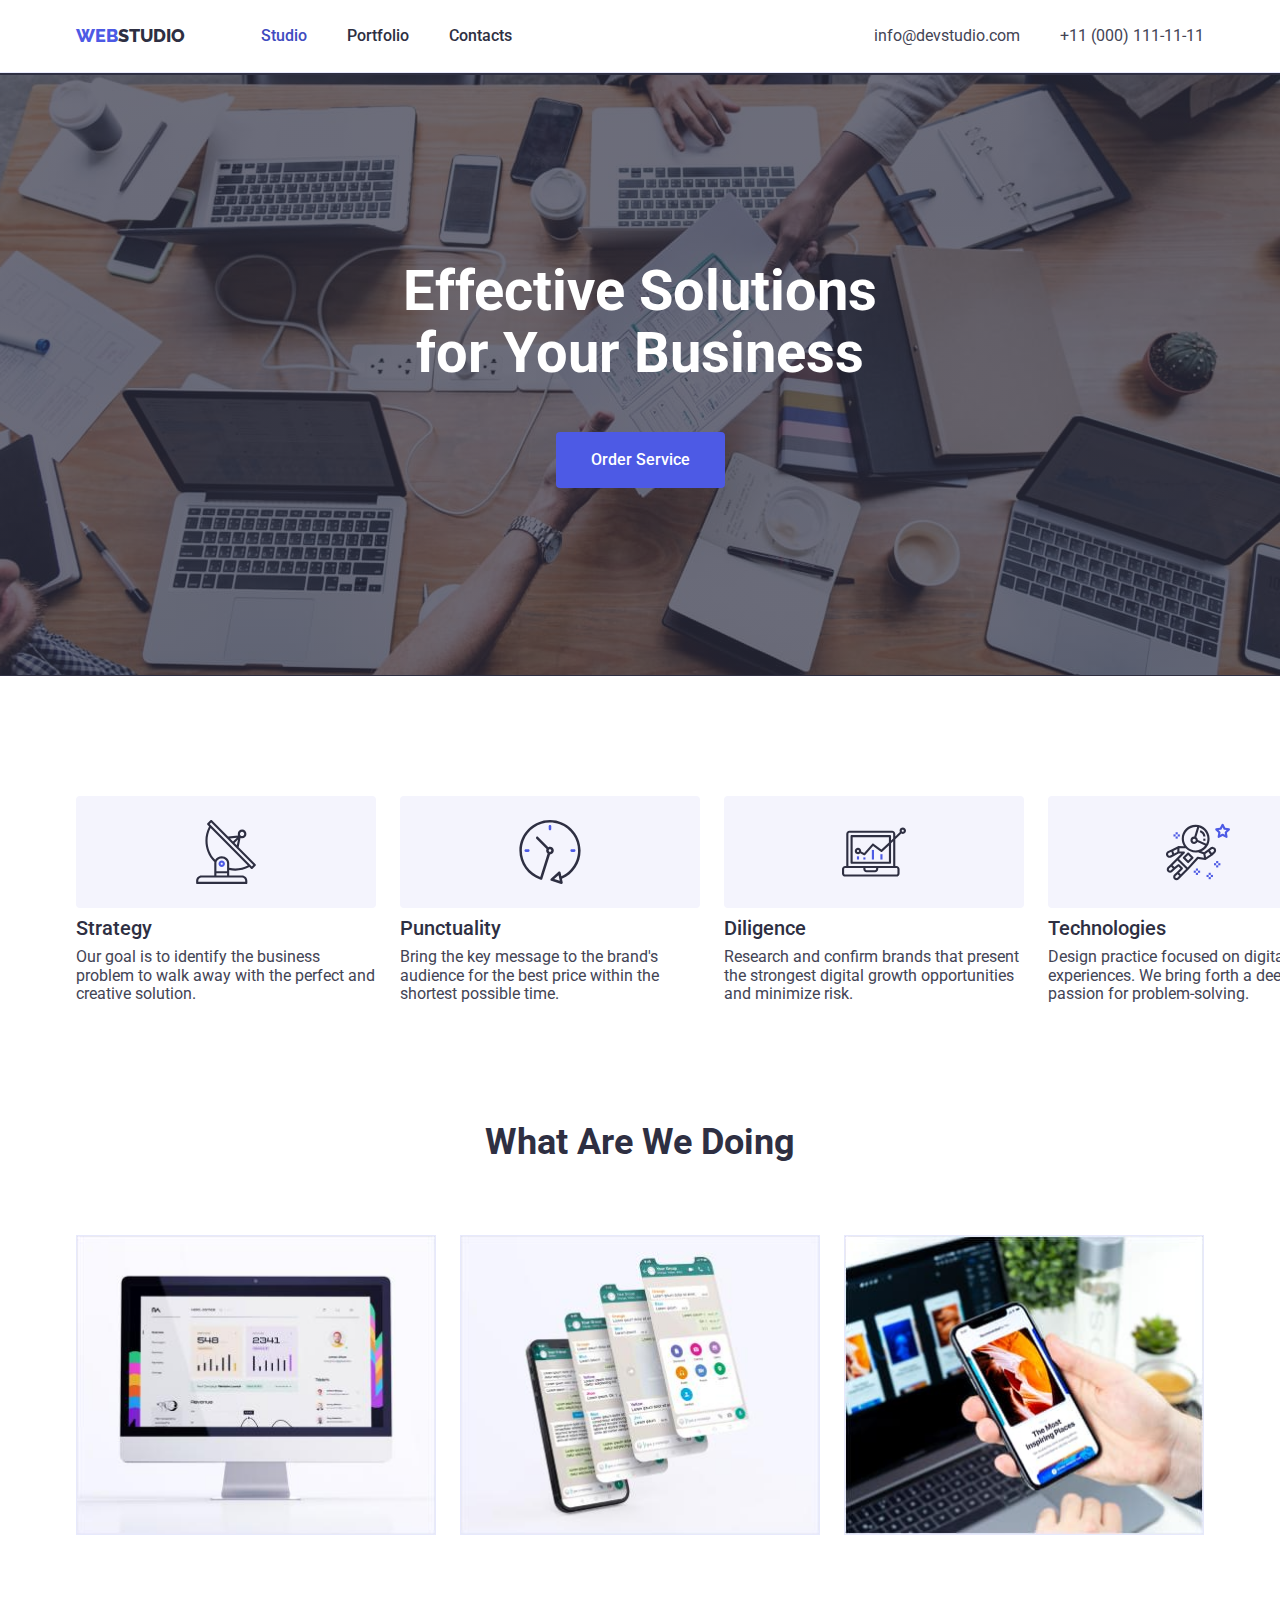
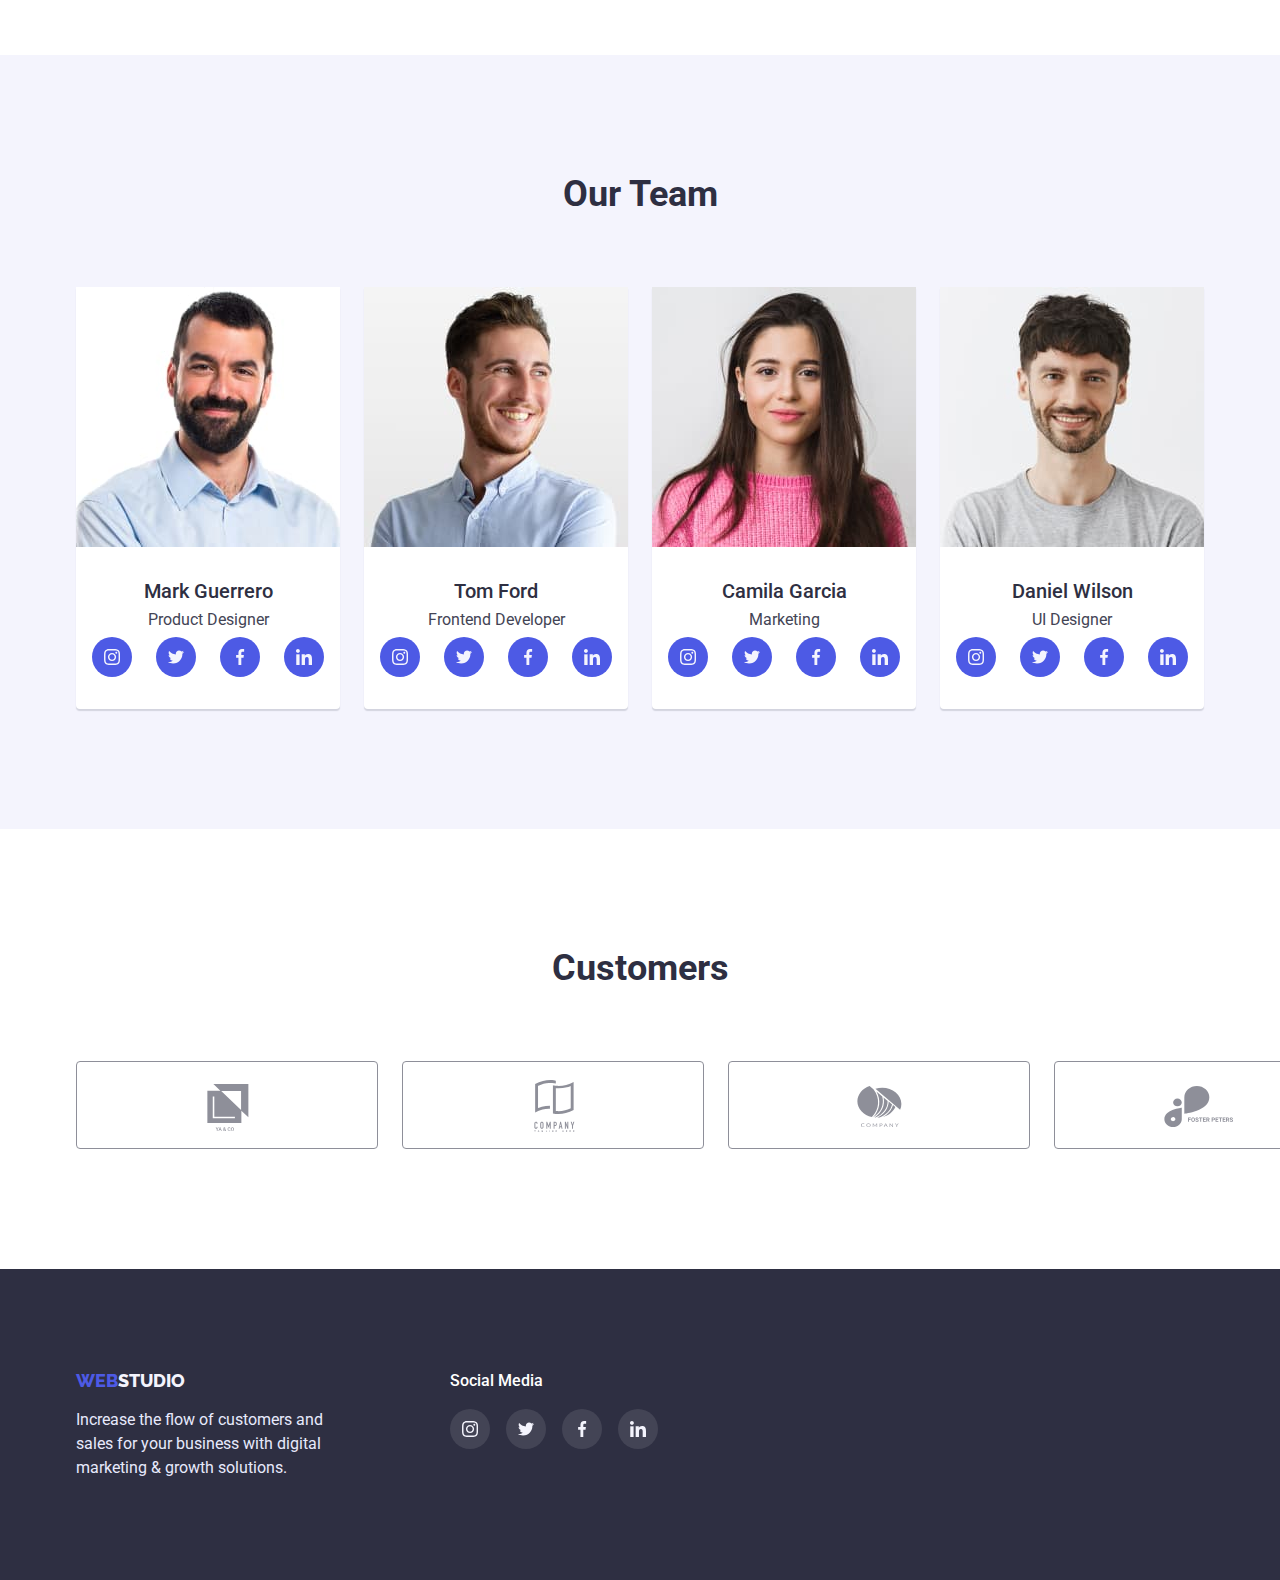
==== commit 0477658d: "tst" ====
--- a/index.html
+++ b/index.html
@@ -166,14 +166,14 @@
                   <li>
                     <a class="social-link" href="#">
                       <svg class="social-icon">
-                        <use href="/images/icons.svg#instagram"></use>
+                        <use href="./images/icons.svg#instagram"></use>
                       </svg>
                     </a>
                   </li>
                   <li>
                     <a class="social-link" href="#">
                       <svg class="social-icon">
-                        <use href="/images/icons.svg#twitter"></use>
+                        <use href="./images/icons.svg#twitter"></use>
                       </svg>
                     </a>
                   </li>
--- a/css/styles.css
+++ b/css/styles.css
@@ -337,8 +337,8 @@
 }
 
 .social-link:hover,
-.social-link:focus{
-background-color: var(--pressed-state);
+.social-link:focus {
+    background-color: var(--pressed-state);
 }
 
 .social-icon {
@@ -378,7 +378,7 @@
 }
 
 /* ===================================== PORTFOLIO */
-.portfolio{
+.portfolio {
     padding-top: 96px;
     padding-bottom: 120px;
 }
@@ -408,7 +408,7 @@
     column-gap: 24px;
 }
 
-.portfolio-descript{
+.portfolio-descript {
     padding: 32px 16px;
 }
 
@@ -443,21 +443,21 @@
     margin-top: 16px;
 }
 
-.footer-title{
+.footer-title {
     line-height: 1.5;
     color: var(--color-inverted);
     font-weight: 500;
     margin-bottom: 16px;
 }
 
-.media-list{
+.media-list {
     gap: 16px;
 }
 
-.social-link-dark{
+.social-link-dark {
     background-color: var(--color-dark-button);}
 
 .social-link-dark:hover,
-.social-link-dark:focus{
+.social-link-dark:focus {
     background-color: var(--color-success);
 }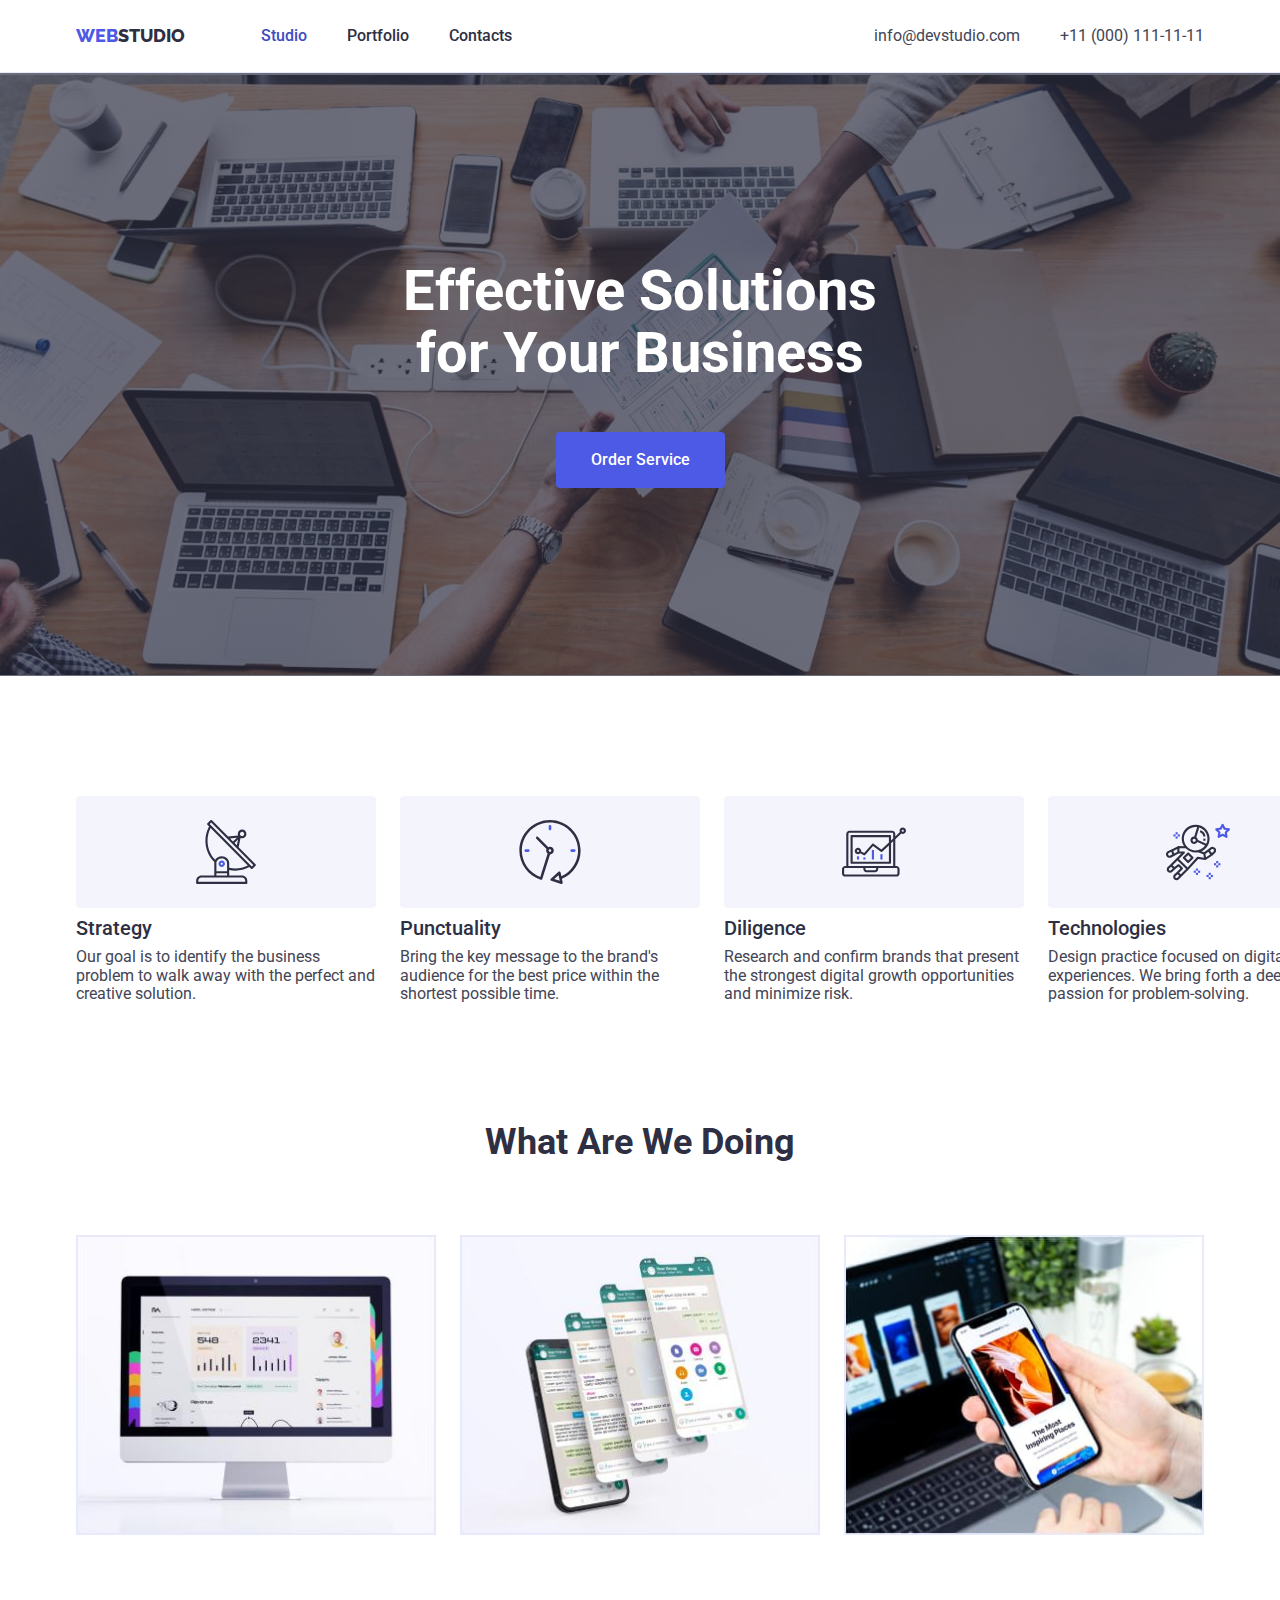
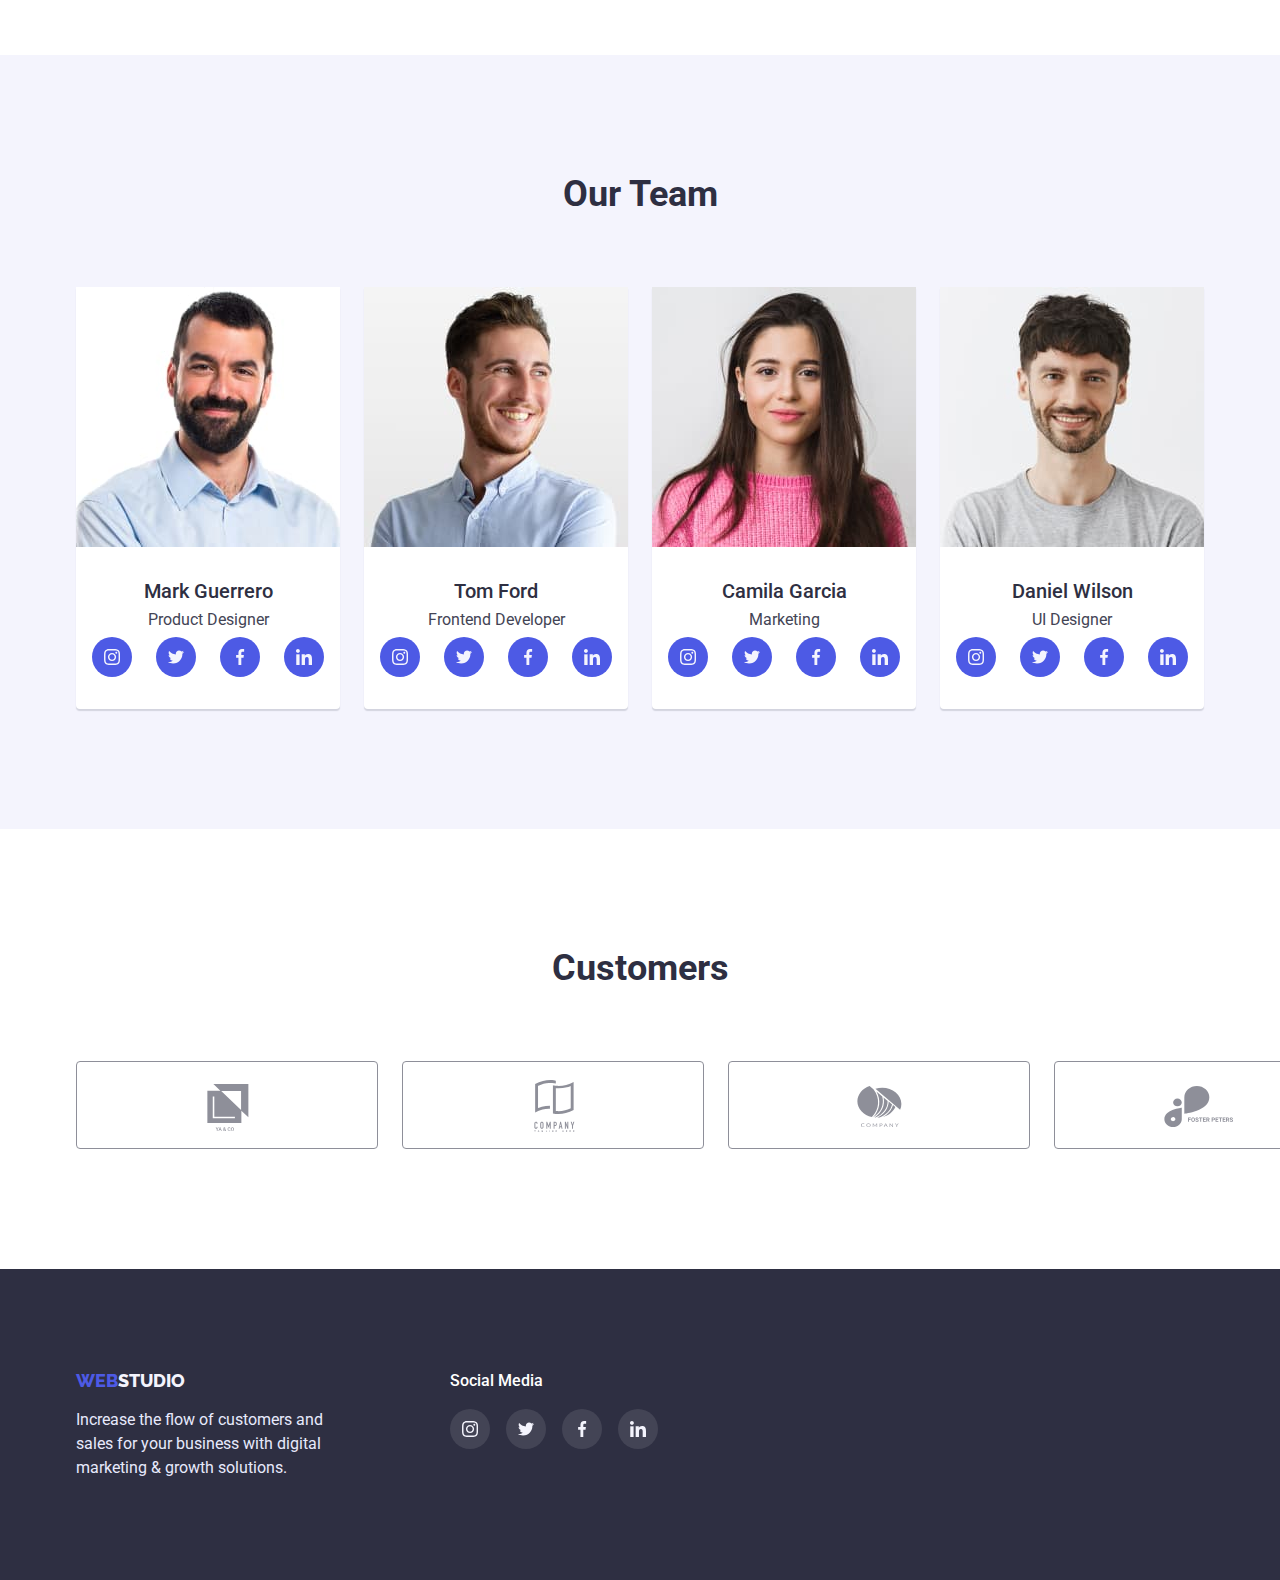
==== commit 7d8b86e9: "tst" ====
--- a/index.html
+++ b/index.html
@@ -56,8 +56,10 @@
 
     <main>
       <section class="hero">
-        <h1 class="hero-title">Effective Solutions for Your Business</h1>
-        <button class="button" type="button">Order Service</button>
+        <div class="container">
+          <h1 class="hero-title">Effective Solutions for Your Business</h1>
+          <button class="button" type="button">Order Service</button>
+        </div>
       </section>
 
       <section class="section">
@@ -180,14 +182,14 @@
                   <li>
                     <a class="social-link" href="#">
                       <svg class="social-icon">
-                        <use href="/images/icons.svg#facebook"></use>
+                        <use href="./images/icons.svg#facebook"></use>
                       </svg>
                     </a>
                   </li>
                   <li>
                     <a class="social-link" href="#">
                       <svg class="social-icon">
-                        <use href="/images/icons.svg#linkedin"></use>
+                        <use href="./images/icons.svg#linkedin"></use>
                       </svg>
                     </a>
                   </li>
@@ -208,28 +210,28 @@
                   <li class="list-item-social">
                     <a class="social-link" href="#">
                       <svg class="social-icon">
-                        <use href="/images/icons.svg#instagram"></use>
-                      </svg>
-                    </a>
-                  </li>
-                  <li class="list-item-social">
-                    <a class="social-link" href="#">
-                      <svg class="social-icon">
-                        <use href="/images/icons.svg#twitter"></use>
-                      </svg>
-                    </a>
-                  </li>
-                  <li class="list-item-social">
-                    <a class="social-link" href="#">
-                      <svg class="social-icon">
-                        <use href="/images/icons.svg#facebook"></use>
-                      </svg>
-                    </a>
-                  </li>
-                  <li class="list-item-social">
-                    <a class="social-link" href="#">
-                      <svg class="social-icon">
-                        <use href="/images/icons.svg#linkedin"></use>
+                        <use href="./images/icons.svg#instagram"></use>
+                      </svg>
+                    </a>
+                  </li>
+                  <li class="list-item-social">
+                    <a class="social-link" href="#">
+                      <svg class="social-icon">
+                        <use href="./images/icons.svg#twitter"></use>
+                      </svg>
+                    </a>
+                  </li>
+                  <li class="list-item-social">
+                    <a class="social-link" href="#">
+                      <svg class="social-icon">
+                        <use href="./images/icons.svg#facebook"></use>
+                      </svg>
+                    </a>
+                  </li>
+                  <li class="list-item-social">
+                    <a class="social-link" href="#">
+                      <svg class="social-icon">
+                        <use href="./images/icons.svg#linkedin"></use>
                       </svg>
                     </a>
                   </li>
@@ -250,28 +252,28 @@
                   <li class="list-item-social">
                     <a class="social-link" href="#">
                       <svg class="social-icon">
-                        <use href="/images/icons.svg#instagram"></use>
-                      </svg>
-                    </a>
-                  </li>
-                  <li class="list-item-social">
-                    <a class="social-link" href="#">
-                      <svg class="social-icon">
-                        <use href="/images/icons.svg#twitter"></use>
-                      </svg>
-                    </a>
-                  </li>
-                  <li class="list-item-social">
-                    <a class="social-link" href="#">
-                      <svg class="social-icon">
-                        <use href="/images/icons.svg#facebook"></use>
-                      </svg>
-                    </a>
-                  </li>
-                  <li class="list-item-social">
-                    <a class="social-link" href="#">
-                      <svg class="social-icon">
-                        <use href="/images/icons.svg#linkedin"></use>
+                        <use href="./images/icons.svg#instagram"></use>
+                      </svg>
+                    </a>
+                  </li>
+                  <li class="list-item-social">
+                    <a class="social-link" href="#">
+                      <svg class="social-icon">
+                        <use href="./images/icons.svg#twitter"></use>
+                      </svg>
+                    </a>
+                  </li>
+                  <li class="list-item-social">
+                    <a class="social-link" href="#">
+                      <svg class="social-icon">
+                        <use href="./images/icons.svg#facebook"></use>
+                      </svg>
+                    </a>
+                  </li>
+                  <li class="list-item-social">
+                    <a class="social-link" href="#">
+                      <svg class="social-icon">
+                        <use href="./images/icons.svg#linkedin"></use>
                       </svg>
                     </a>
                   </li>
@@ -292,28 +294,28 @@
                   <li class="list-item-social">
                     <a class="social-link" href="#">
                       <svg class="social-icon">
-                        <use href="/images/icons.svg#instagram"></use>
-                      </svg>
-                    </a>
-                  </li>
-                  <li class="list-item-social">
-                    <a class="social-link" href="#">
-                      <svg class="social-icon">
-                        <use href="/images/icons.svg#twitter"></use>
-                      </svg>
-                    </a>
-                  </li>
-                  <li class="list-item-social">
-                    <a class="social-link" href="#">
-                      <svg class="social-icon">
-                        <use href="/images/icons.svg#facebook"></use>
-                      </svg>
-                    </a>
-                  </li>
-                  <li class="list-item-social">
-                    <a class="social-link" href="#">
-                      <svg class="social-icon">
-                        <use href="/images/icons.svg#linkedin"></use>
+                        <use href="./images/icons.svg#instagram"></use>
+                      </svg>
+                    </a>
+                  </li>
+                  <li class="list-item-social">
+                    <a class="social-link" href="#">
+                      <svg class="social-icon">
+                        <use href="./images/icons.svg#twitter"></use>
+                      </svg>
+                    </a>
+                  </li>
+                  <li class="list-item-social">
+                    <a class="social-link" href="#">
+                      <svg class="social-icon">
+                        <use href="./images/icons.svg#facebook"></use>
+                      </svg>
+                    </a>
+                  </li>
+                  <li class="list-item-social">
+                    <a class="social-link" href="#">
+                      <svg class="social-icon">
+                        <use href="./images/icons.svg#linkedin"></use>
                       </svg>
                     </a>
                   </li>
@@ -331,42 +333,42 @@
             <li class="list-item-customers">
               <a href="#" class="customer-link">
                 <svg class="customer-icon">
-                  <use href="/images/icons.svg#logo1"></use>
-                </svg>
-              </a>
-            </li>
-            <li class="list-item-customers">
-              <a href="#" class="customer-link">
-                <svg class="customer-icon">
-                  <use href="/images/icons.svg#logo2"></use>
-                </svg>
-              </a>
-            </li>
-            <li class="list-item-customers">
-              <a href="#" class="customer-link">
-                <svg class="customer-icon">
-                  <use href="/images/icons.svg#logo3"></use>
-                </svg>
-              </a>
-            </li>
-            <li class="list-item-customers">
-              <a href="#" class="customer-link">
-                <svg class="customer-icon">
-                  <use href="/images/icons.svg#logo4"></use>
-                </svg>
-              </a>
-            </li>
-            <li class="list-item-customers">
-              <a href="#" class="customer-link">
-                <svg class="customer-icon">
-                  <use href="/images/icons.svg#logo5"></use>
-                </svg>
-              </a>
-            </li>
-            <li class="list-item-customers">
-              <a href="#" class="customer-link">
-                <svg class="customer-icon">
-                  <use href="/images/icons.svg#logo6"></use>
+                  <use href="./images/icons.svg#logo1"></use>
+                </svg>
+              </a>
+            </li>
+            <li class="list-item-customers">
+              <a href="#" class="customer-link">
+                <svg class="customer-icon">
+                  <use href="./images/icons.svg#logo2"></use>
+                </svg>
+              </a>
+            </li>
+            <li class="list-item-customers">
+              <a href="#" class="customer-link">
+                <svg class="customer-icon">
+                  <use href="./images/icons.svg#logo3"></use>
+                </svg>
+              </a>
+            </li>
+            <li class="list-item-customers">
+              <a href="#" class="customer-link">
+                <svg class="customer-icon">
+                  <use href="./images/icons.svg#logo4"></use>
+                </svg>
+              </a>
+            </li>
+            <li class="list-item-customers">
+              <a href="#" class="customer-link">
+                <svg class="customer-icon">
+                  <use href="./images/icons.svg#logo5"></use>
+                </svg>
+              </a>
+            </li>
+            <li class="list-item-customers">
+              <a href="#" class="customer-link">
+                <svg class="customer-icon">
+                  <use href="./images/icons.svg#logo6"></use>
                 </svg>
               </a>
             </li>
@@ -393,28 +395,28 @@
             <li>
               <a class="social-link social-link-dark" href="#">
                 <svg class="social-icon">
-                  <use href="/images/icons.svg#instagram"></use>
+                  <use href="./images/icons.svg#instagram"></use>
                 </svg>
               </a>
             </li>
             <li>
               <a class="social-link social-link-dark" href="#">
                 <svg class="social-icon">
-                  <use href="/images/icons.svg#twitter"></use>
+                  <use href="./images/icons.svg#twitter"></use>
                 </svg>
               </a>
             </li>
             <li>
               <a class="social-link social-link-dark" href="#">
                 <svg class="social-icon">
-                  <use href="/images/icons.svg#facebook"></use>
+                  <use href="./images/icons.svg#facebook"></use>
                 </svg>
               </a>
             </li>
             <li>
               <a class="social-link social-link-dark" href="#">
                 <svg class="social-icon">
-                  <use href="/images/icons.svg#linkedin"></use>
+                  <use href="./images/icons.svg#linkedin"></use>
                 </svg>
               </a>
             </li>
--- a/css/styles.css
+++ b/css/styles.css
@@ -87,7 +87,7 @@
     font-size: 18px;
     font-weight: 800;
     line-height: 1.3;
-    text-transform:uppercase;
+    text-transform: uppercase;
     text-decoration: none;  
 }
 
@@ -151,19 +151,18 @@
     padding-top: 120px;
 }
 
-.overlay{
+/*.overlay {
     background-image: url("/images/people-office.jpg");
     background-size: cover;
     background-position: center;
-}
+}*/
 
 .hero {
     text-align: center;
     padding: 188px 0px;
-    background-color: var(--color-dark);
-
-    background-image: linear-gradient(rgb(46,47,66, 0.7) , rgb(46, 47, 66, 0.7)),
-    url("/images/people-office.jpg");
+    /*background-color: var(--color-dark);*/
+
+    background-image: linear-gradient(rgb(46,47,66, 0.7) , rgb(46, 47, 66, 0.7)), url("../images/people-office.jpg");
     background-size: 1440px auto; 
     background-position: center;
     background-repeat: no-repeat;
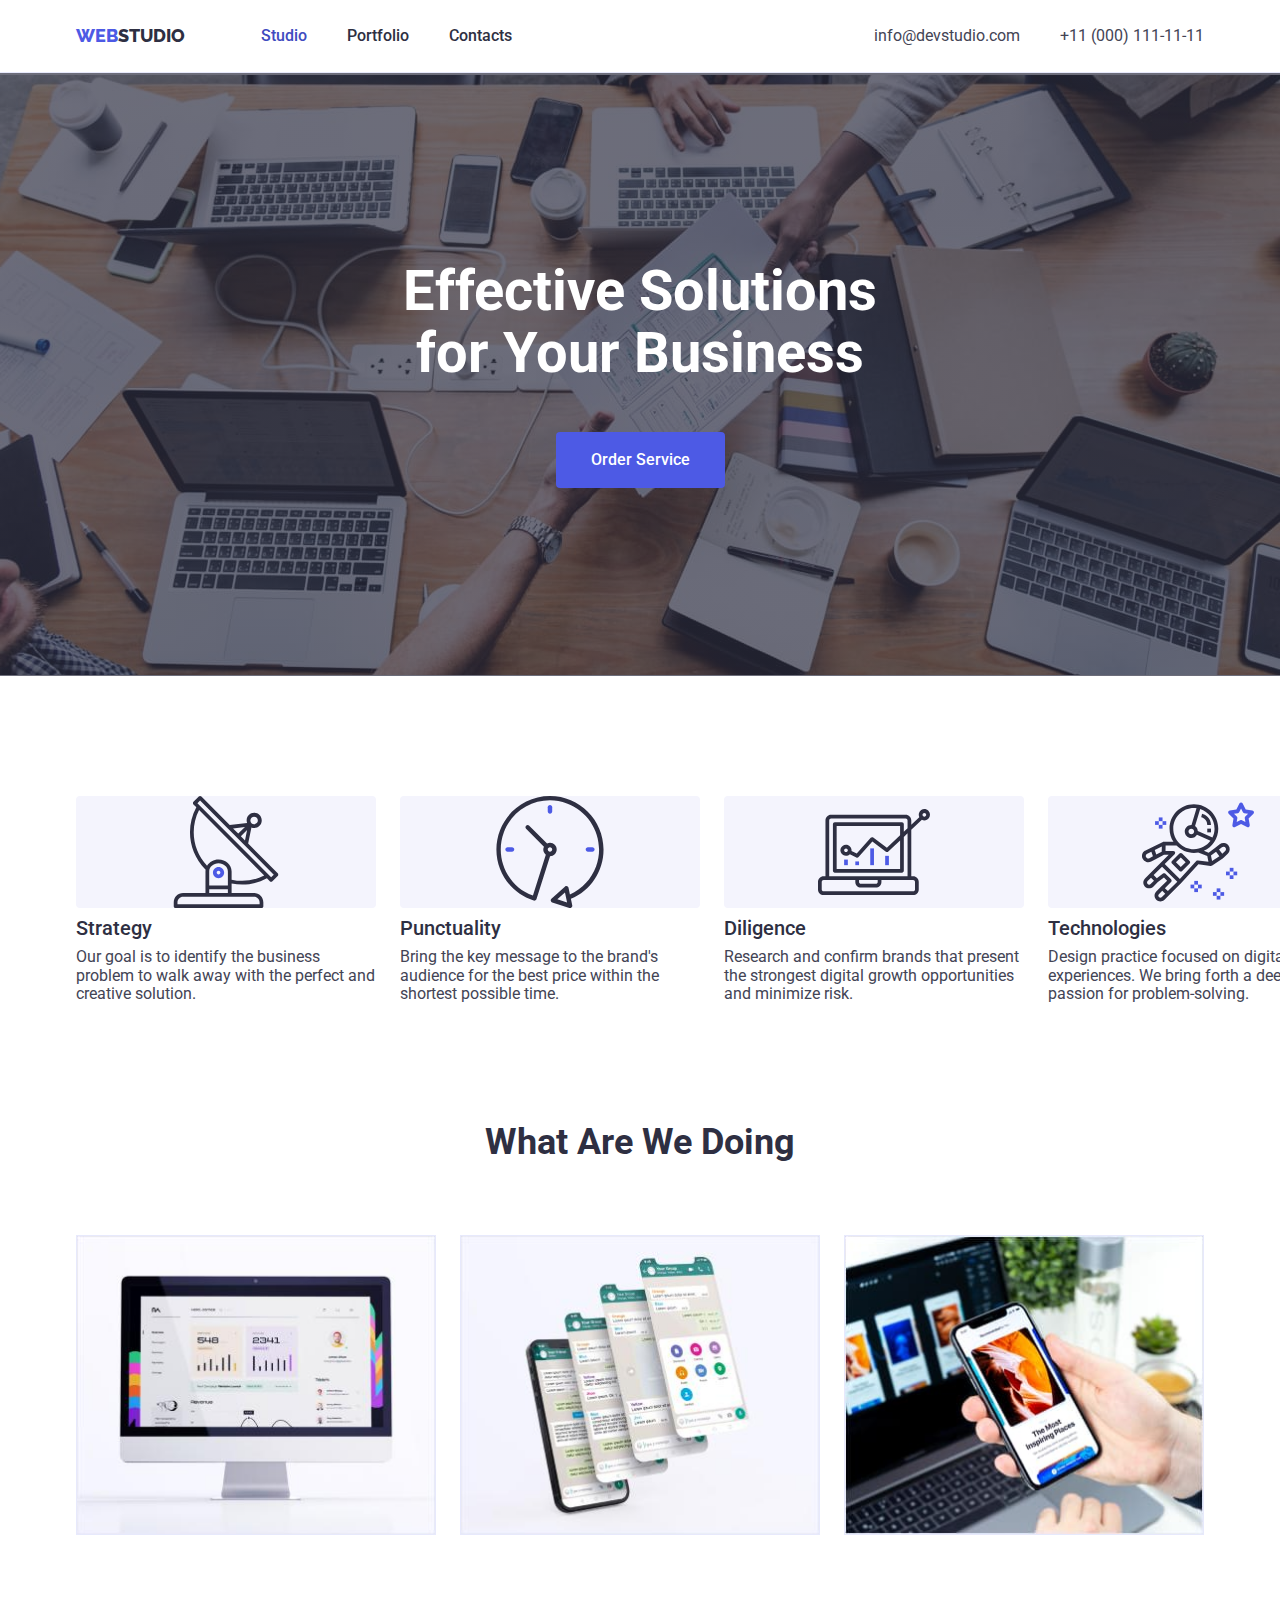
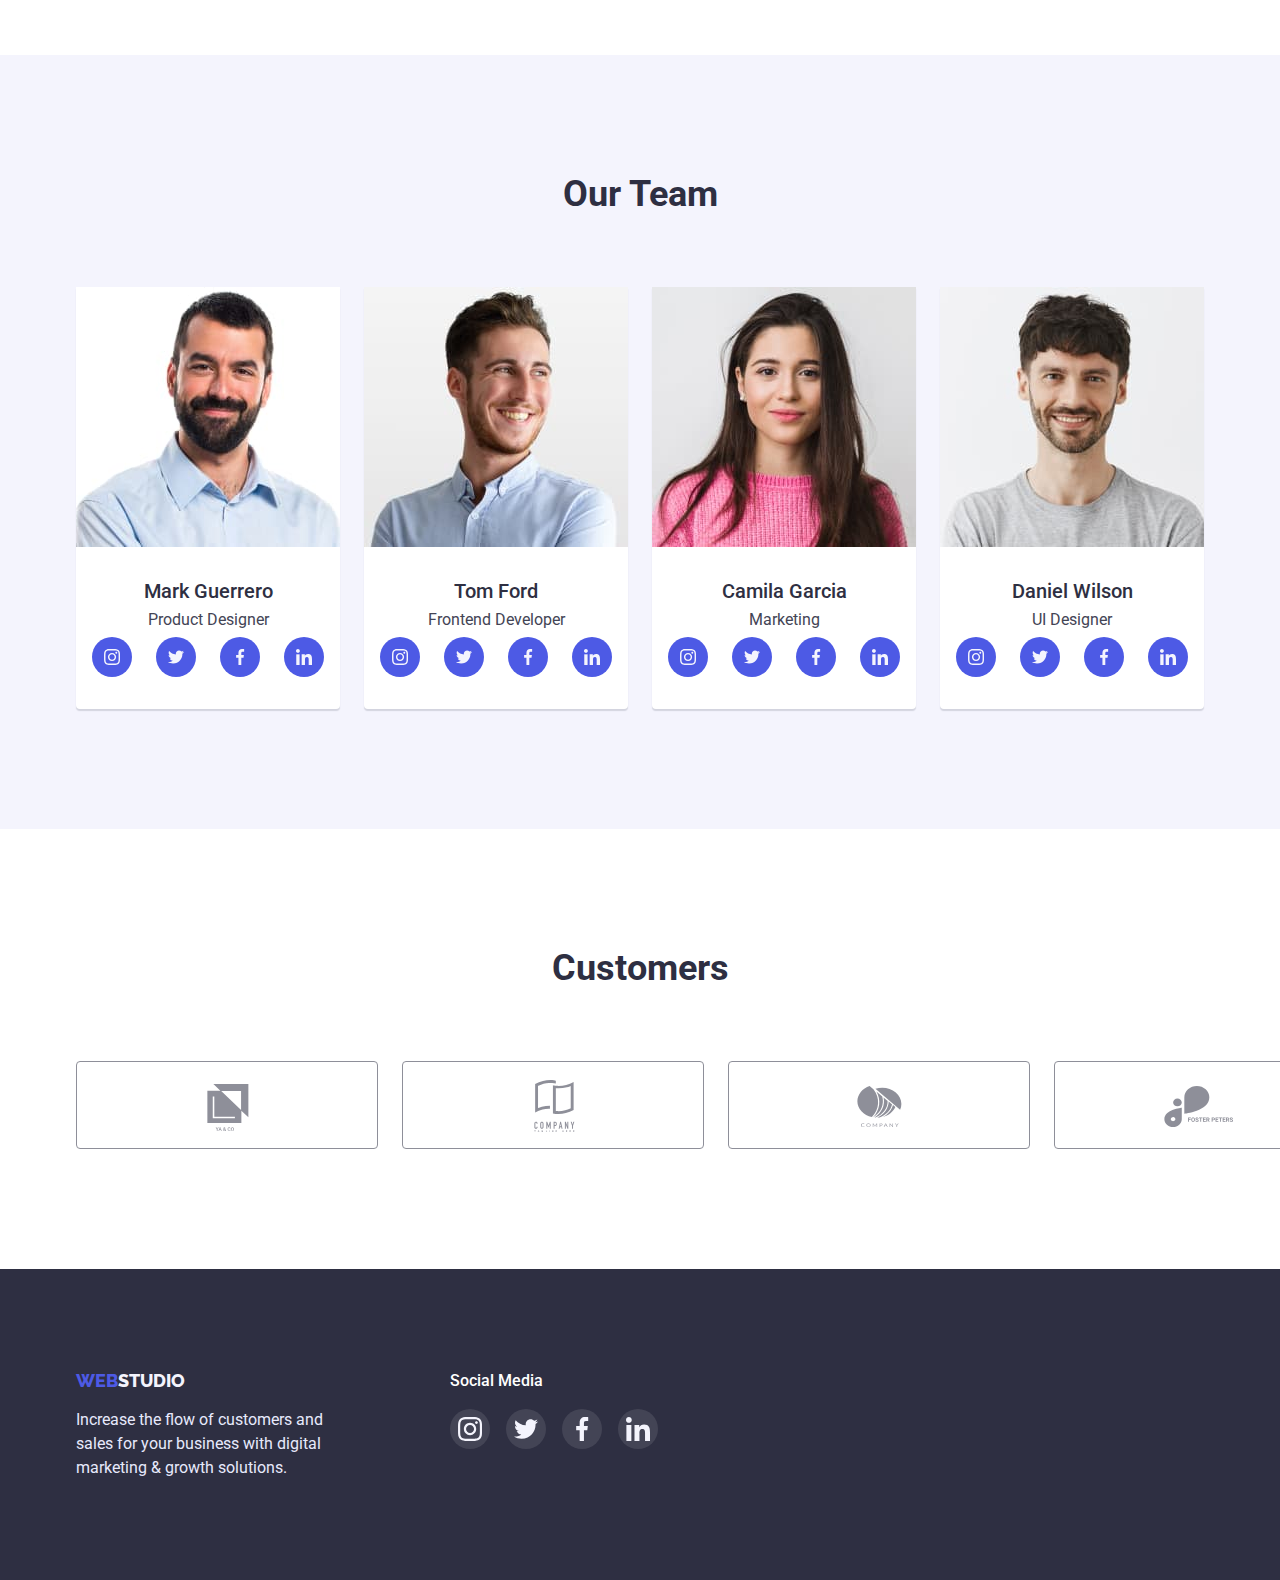
==== commit c372db6e: "tst" ====
--- a/index.html
+++ b/index.html
@@ -394,28 +394,28 @@
           <ul class="list media-list">
             <li>
               <a class="social-link social-link-dark" href="#">
-                <svg class="social-icon">
+                <svg class="social-icon-large">
                   <use href="./images/icons.svg#instagram"></use>
                 </svg>
               </a>
             </li>
             <li>
               <a class="social-link social-link-dark" href="#">
-                <svg class="social-icon">
+                <svg class="social-icon-large">
                   <use href="./images/icons.svg#twitter"></use>
                 </svg>
               </a>
             </li>
             <li>
               <a class="social-link social-link-dark" href="#">
-                <svg class="social-icon">
+                <svg class="social-icon-large">
                   <use href="./images/icons.svg#facebook"></use>
                 </svg>
               </a>
             </li>
             <li>
               <a class="social-link social-link-dark" href="#">
-                <svg class="social-icon">
+                <svg class="social-icon-large">
                   <use href="./images/icons.svg#linkedin"></use>
                 </svg>
               </a>
--- a/css/styles.css
+++ b/css/styles.css
@@ -239,18 +239,15 @@
    display: flex;
    align-items: center;
    justify-content: center;
+    background-color: var(--color-light);
+    border-radius: 4px;
    margin-bottom: 8px;
 }
 
 .advantage-icon{
     /*width: max-content;*/
     height: 112px;
-    background-color: var(--color-light);
-    padding-top: 24px;
-    padding-bottom: 24px;
-    border-radius: 4px;
-}
-
+}
 
 /* ===================================== WHAT ARE WE DOING */
 .activities{
@@ -362,13 +359,13 @@
 }
 
 .list-item-cusromers {
-    width: ((100% - 24px) / 6);
+    width: calc((100% - 120px) / 6);
 }
 
 .customer-link:hover,
 .customer-link:focus {
     color: var(--pressed-state);
-    border: 1px solid var(--pressed-state);
+    border-color: var(--pressed-state);
 }
 
 .customer-icon {
@@ -459,4 +456,9 @@
 .social-link-dark:hover,
 .social-link-dark:focus {
     background-color: var(--color-success);
+}
+
+.social-icon-large{
+    width: 24px;
+    height: 24px;
 }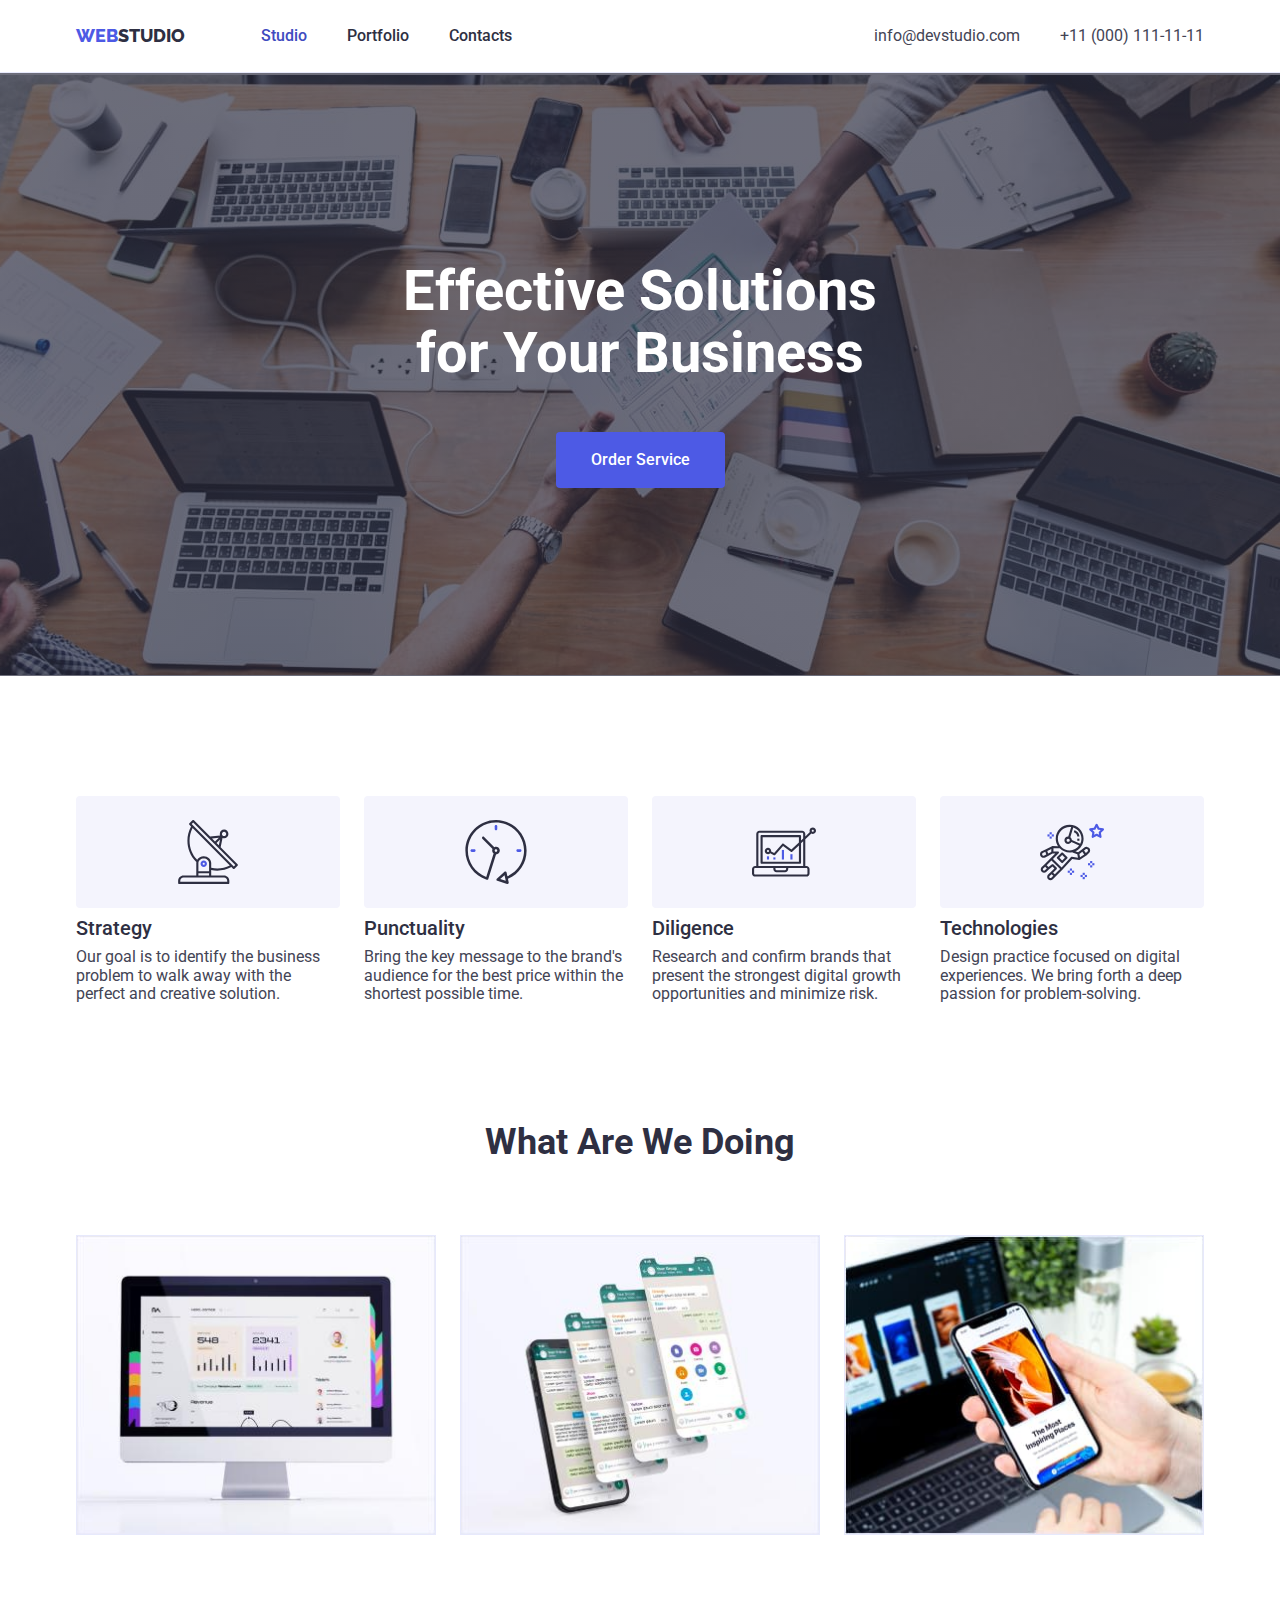
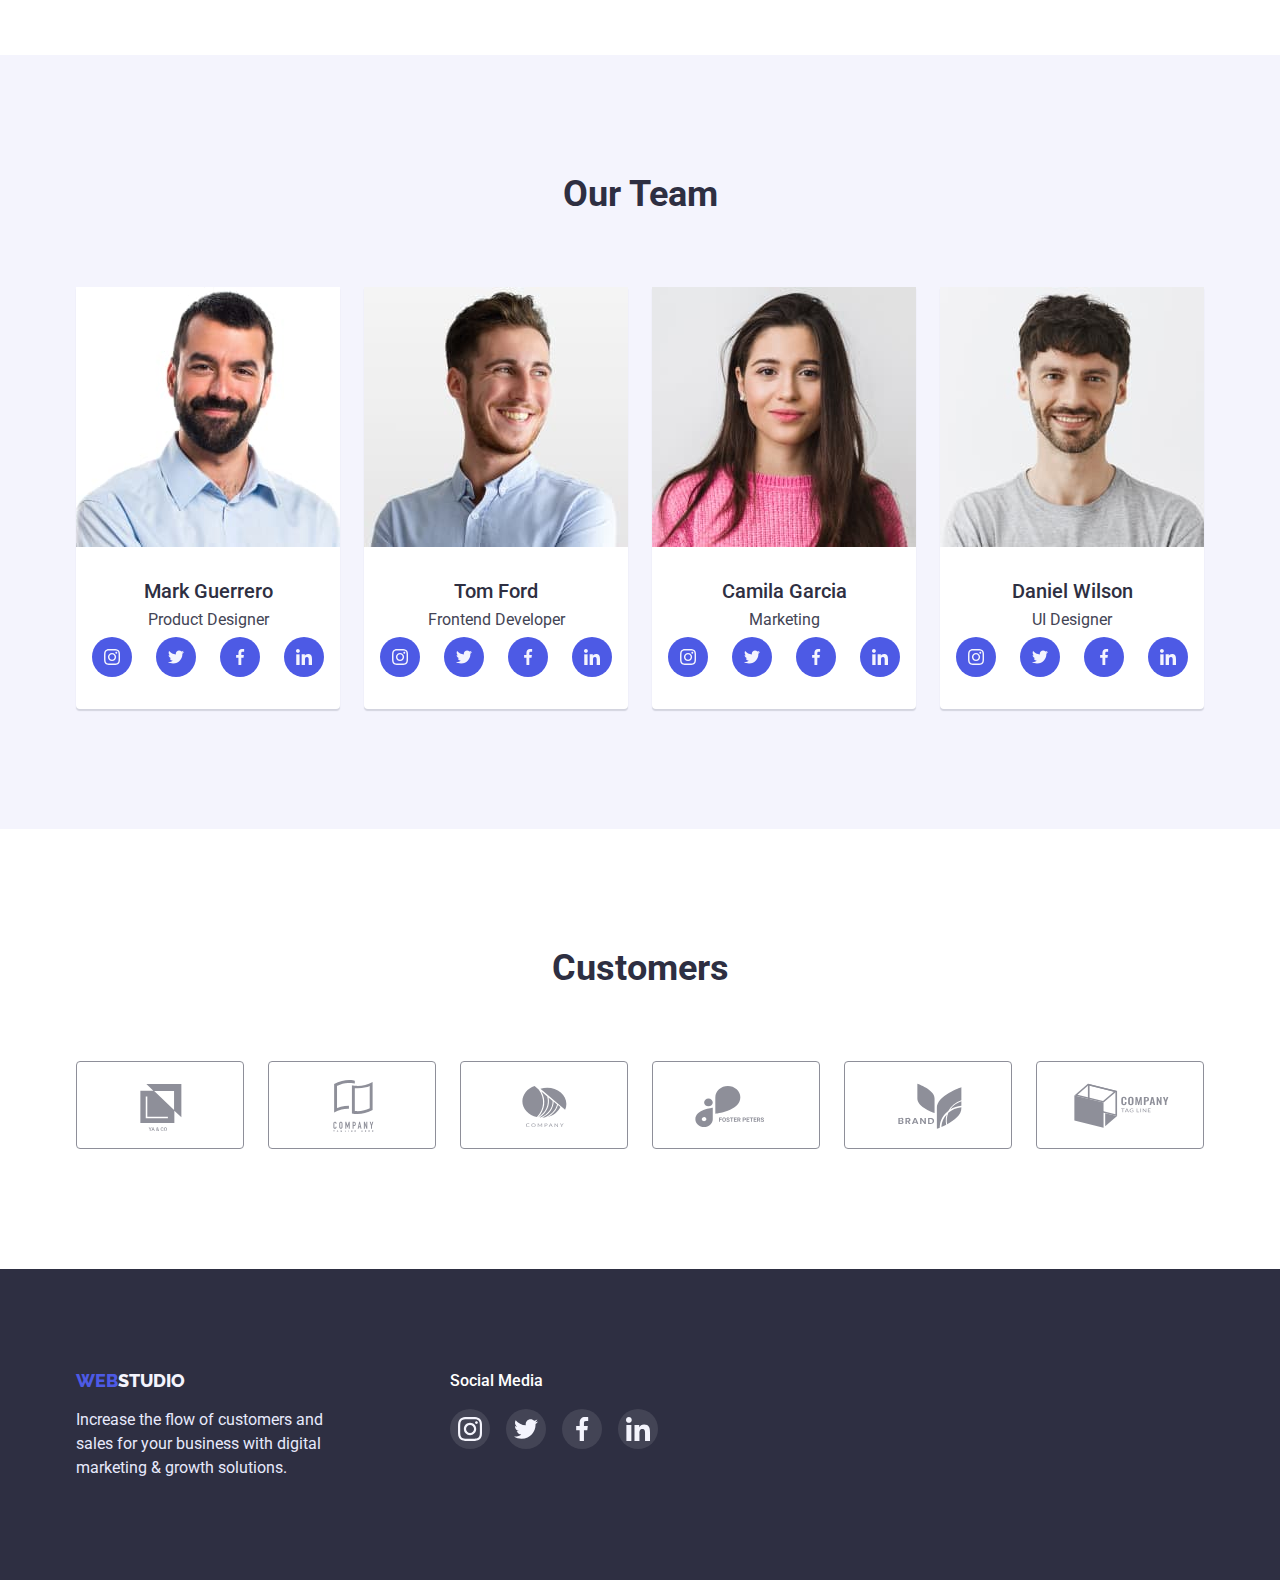
==== commit a349feea: "tst" ====
--- a/index.html
+++ b/index.html
@@ -66,7 +66,7 @@
         <div class="container">
           <h2 class="hidden">Advantages</h2>
           <ul class="list">
-            <li>
+            <li class="list-item-advantage">
               <div class="list-advantage-item">
                 <svg class="advantage-icon">
                   <use href="./images/icons.svg#antenna"></use>
@@ -78,7 +78,7 @@
                 the perfect and creative solution.
               </p>
             </li>
-            <li>
+            <li class="list-item-advantage">
               <div class="list-advantage-item">
                 <svg class="advantage-icon">
                   <use href="./images/icons.svg#clock"></use>
@@ -90,7 +90,7 @@
                 within the shortest possible time.
               </p>
             </li>
-            <li>
+            <li class="list-item-advantage">
               <div class="list-advantage-item">
                 <svg class="advantage-icon">
                   <use href="./images/icons.svg#diagram"></use>
@@ -102,7 +102,7 @@
                 growth opportunities and minimize risk.
               </p>
             </li>
-            <li>
+            <li class="list-item-advantage">
               <div class="list-advantage-item">
                 <svg class="advantage-icon">
                   <use href="./images/icons.svg#astronaut"></use>
--- a/css/styles.css
+++ b/css/styles.css
@@ -12,7 +12,7 @@
 }
 * 
 *::before
-*::after{
+*::after {
     margin: 0;
     padding: 0;
     box-sizing: border-box;
@@ -39,7 +39,7 @@
     padding: 0;
 }
 
-.container{
+.container {
     width: 100%;
     max-width: 1158px;
     margin: 0 auto;
@@ -53,19 +53,19 @@
 
 /* ===================================== HEADER */
 
-.header{
+.header {
     border-bottom-width: 1px;
     border-bottom-style: solid;
     border-bottom-color: var(--color-accent);
 }
 
-.header-underline{
+.header-underline {
     box-shadow: 0px 1px 6px 0px #2E2F4214;
     box-shadow: 0px 1px 1px 0px #2E2F4229;
     box-shadow: 0px 2px 1px 0px #2E2F4214;
 }
 
-.header-container{
+.header-container {
     display: flex;
     align-items: center;
     gap: 40px;
@@ -235,26 +235,31 @@
     margin: -1px;
 }
 
+.list-item-advantage {
+    width: calc((100% - 72px) / 4 );
+}
+
 .list-advantage-item {
    display: flex;
    align-items: center;
    justify-content: center;
-    background-color: var(--color-light);
-    border-radius: 4px;
+   height: 112px;
+   background-color: var(--color-light);
+   border-radius: 4px;
    margin-bottom: 8px;
 }
 
 .advantage-icon{
-    /*width: max-content;*/
-    height: 112px;
+    width: 64px;
+    height: 64px;
 }
 
 /* ===================================== WHAT ARE WE DOING */
-.activities{
+.activities {
     padding-bottom: 120px;
 }
 
-.list-item-activity{
+.list-item-activity {
     width: calc((100% - 48px) / 3);
 }
 
@@ -271,7 +276,7 @@
     gap: 24px;
 }
 
-.list-item-team{
+.list-item-team {
     width: calc((100% - 72px) / 4);
     background-color: var(--color-inverted);
     box-shadow: 0px 2px 1px 0px rgba(46, 47, 66, 0.16);
@@ -283,7 +288,7 @@
     padding: 32px 16px;
 }
 
-.image-with-bachground{
+.image-with-bachground {
     display: block;
     max-width: 100%;
     background: var(--color-accent);
@@ -309,7 +314,7 @@
     margin-bottom: 8px;
 }
 
-.link-none-decor{
+.link-none-decor {
     text-decoration: none;
     width: calc((100% - 48px) / 3);
     border: 1px solid var(--color-accent);
@@ -358,7 +363,7 @@
     color: var(--color-border-light);
 }
 
-.list-item-cusromers {
+.list-item-customers {
     width: calc((100% - 120px) / 6);
 }
 
